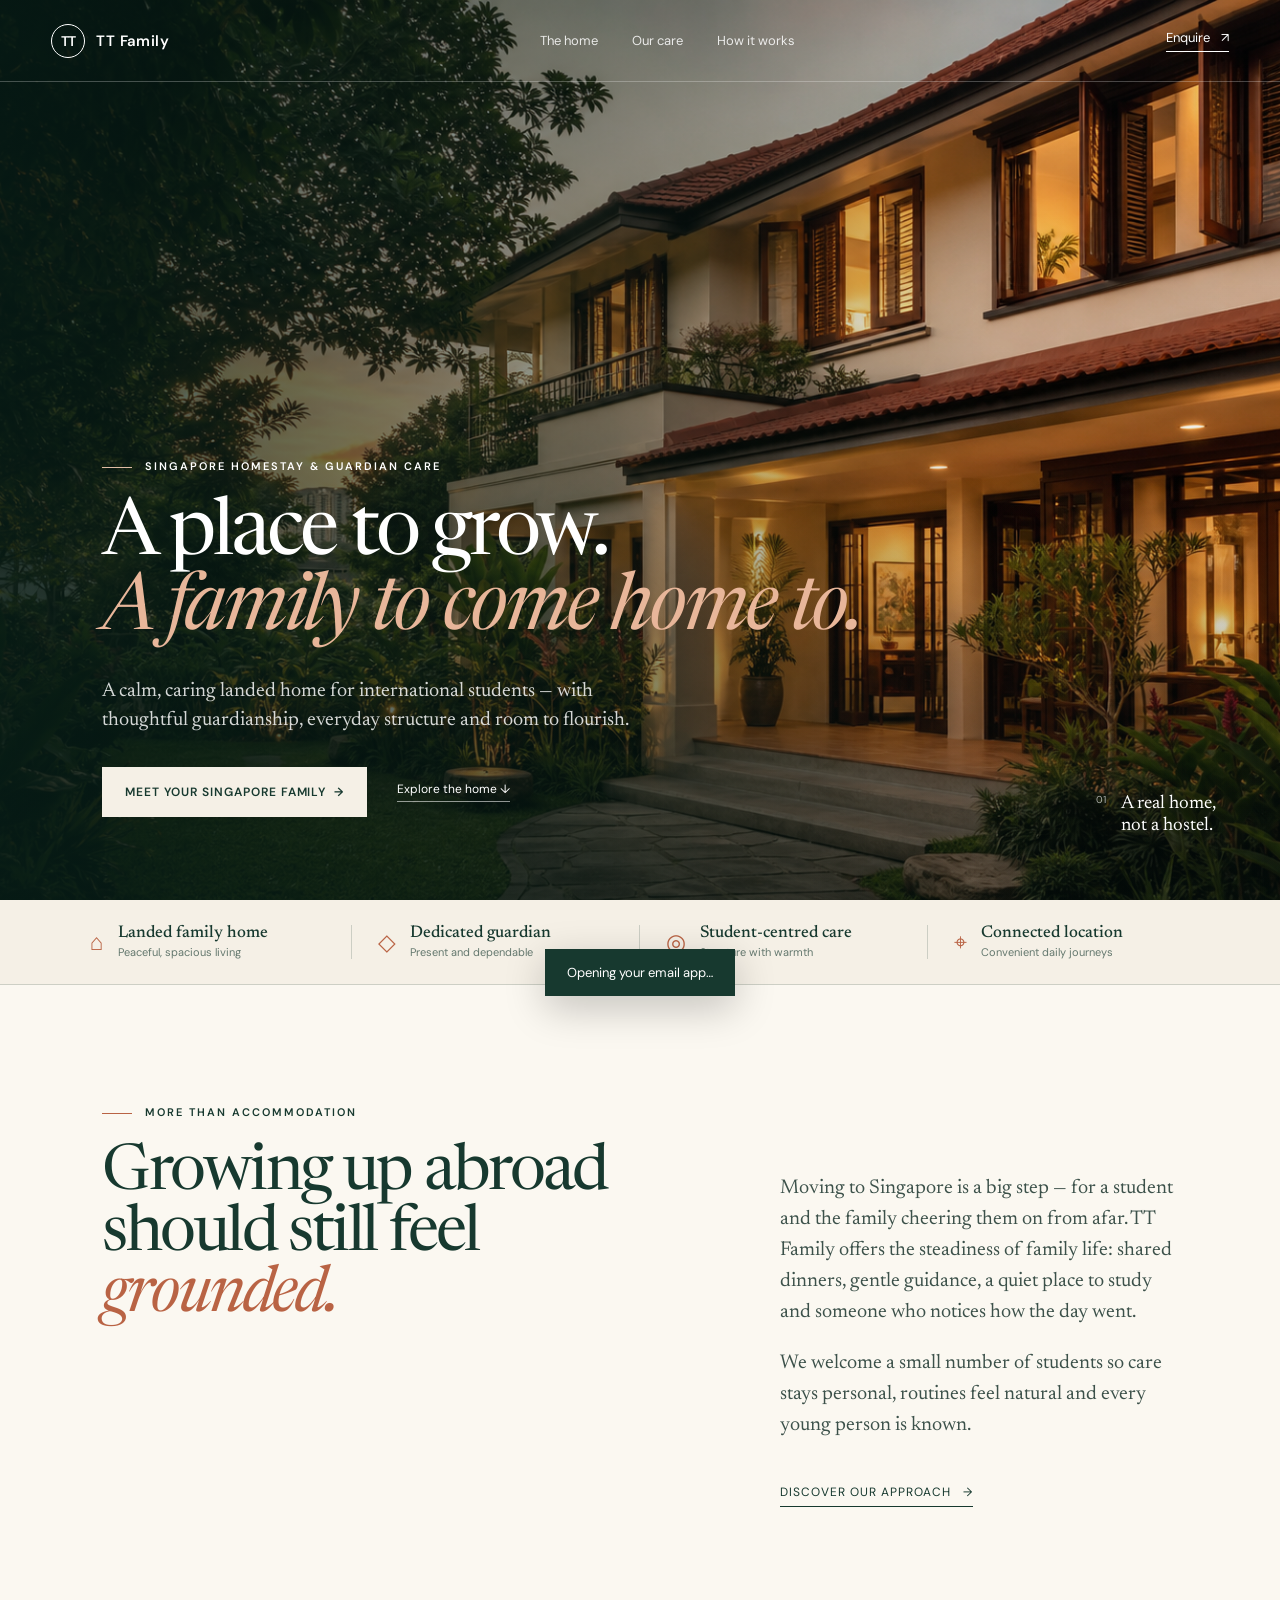
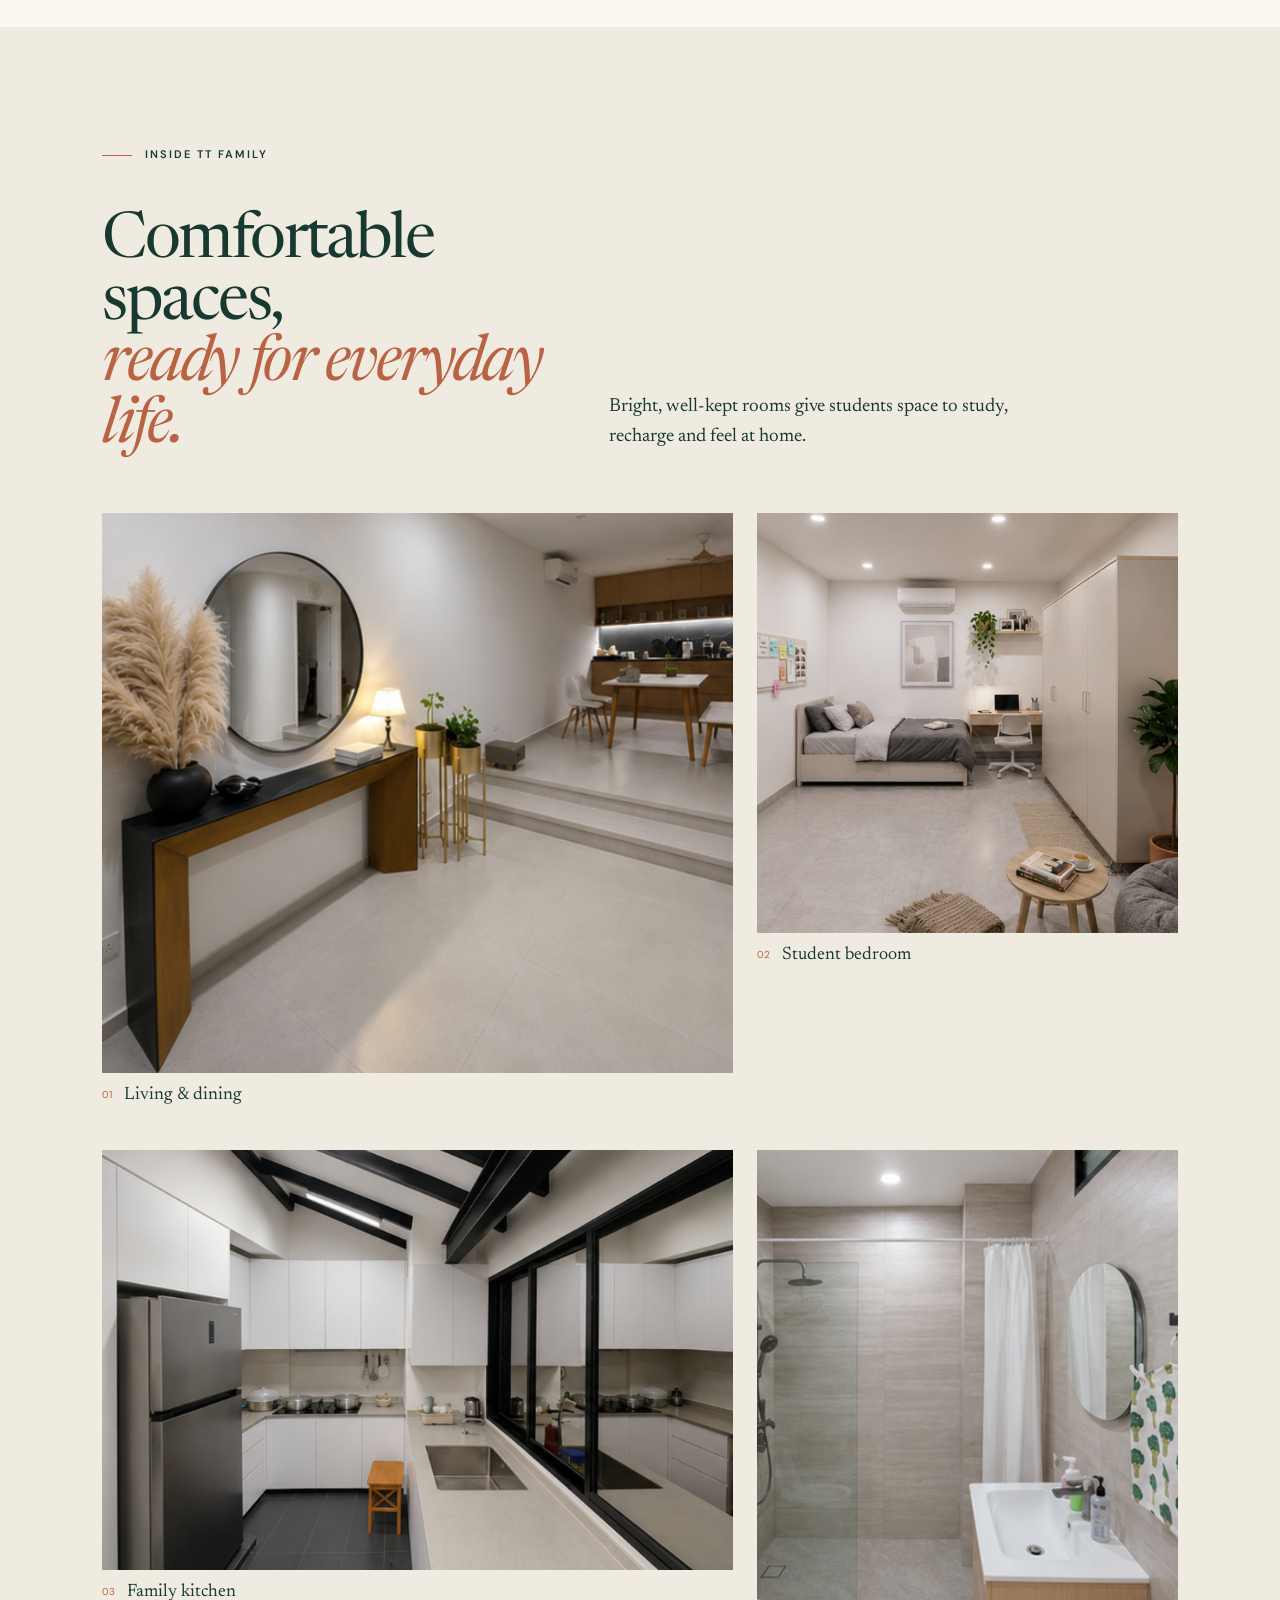
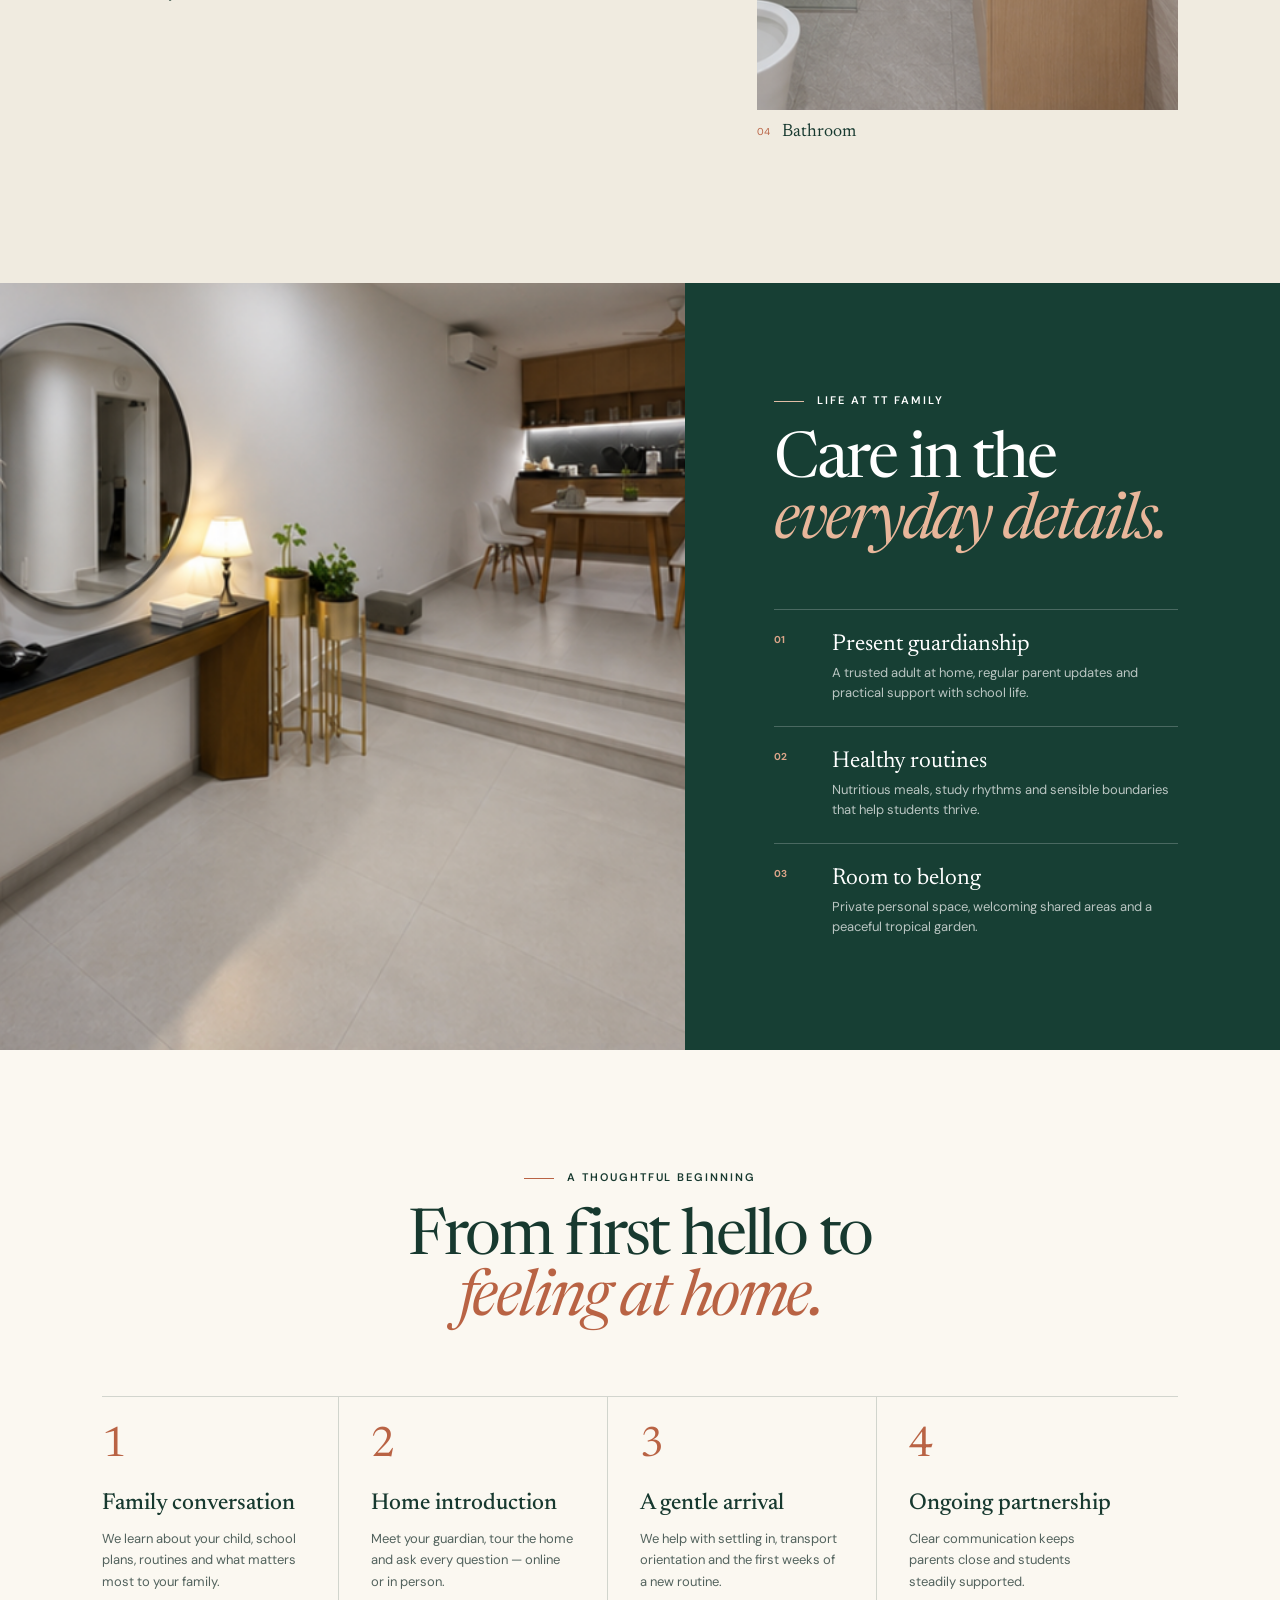
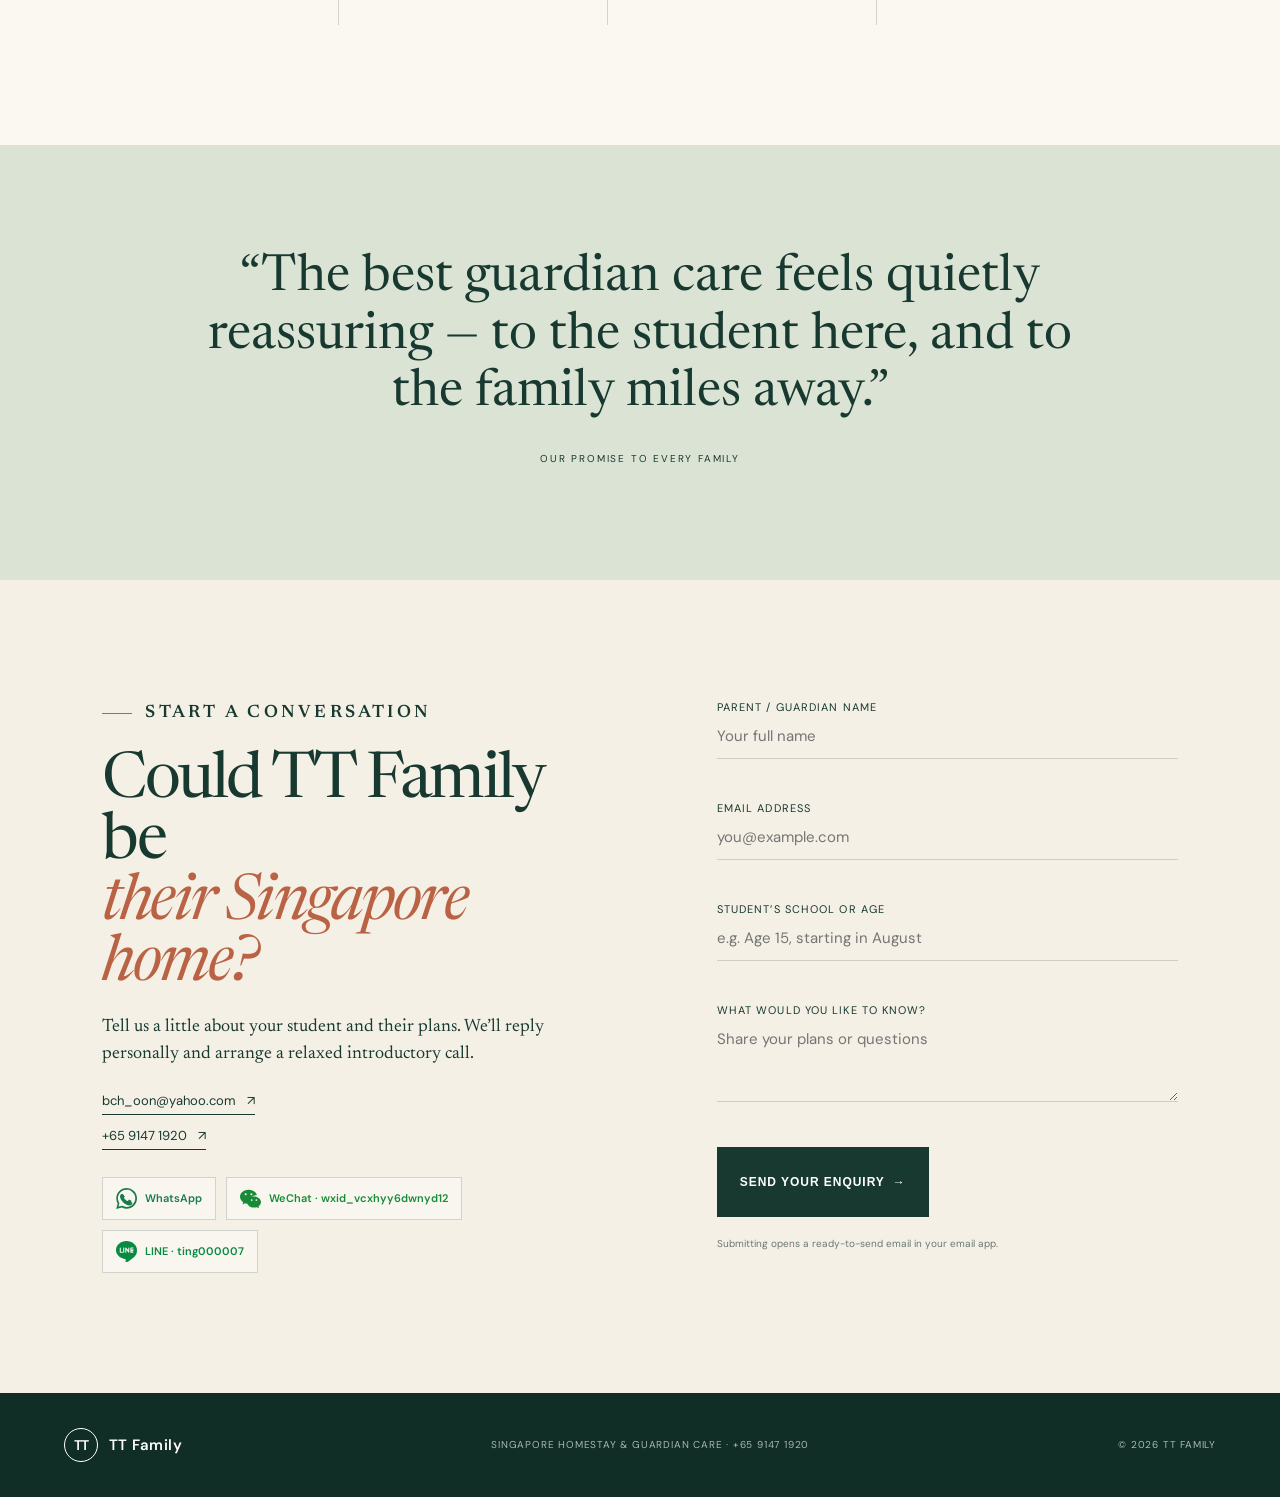
==== index.html @ e2b08f25 "Add files via upload" ====
<!doctype html>
<html lang="en">
<head>
  <meta charset="UTF-8" />
  <meta name="viewport" content="width=device-width, initial-scale=1.0" />
  <meta name="description" content="A caring Singapore homestay guardian home for international students." />
  <title>TT Family — Singapore Homestay & Guardian Care</title>
  <link rel="preconnect" href="https://fonts.googleapis.com">
  <link rel="preconnect" href="https://fonts.gstatic.com" crossorigin>
  <link href="https://fonts.googleapis.com/css2?family=DM+Sans:wght@400;500;600&family=Newsreader:opsz,wght@6..72,400;6..72,500&display=swap" rel="stylesheet">
  <link rel="stylesheet" href="styles.css" />
</head>
<body>
  <header class="nav">
    <a class="brand" href="#top" aria-label="TT Family home"><span class="brand-mark">TT</span><span>TT Family</span></a>
    <nav aria-label="Primary navigation">
      <a href="#home">The home</a><a href="#care">Our care</a><a href="#journey">How it works</a>
    </nav>
    <a class="nav-cta" href="#enquire">Enquire <span>↗</span></a>
    <button class="menu" aria-label="Open menu" aria-expanded="false"><span></span><span></span></button>
  </header>

  <main id="top">
    <section class="hero">
      <img src="assets/house-hero.png" alt="Welcoming landed home surrounded by tropical greenery at sunset" />
      <div class="hero-shade"></div>
      <div class="hero-copy reveal">
        <p class="eyebrow light">Singapore homestay & guardian care</p>
        <h1>A place to grow.<br><em>A family to come home to.</em></h1>
        <p class="hero-intro">A calm, caring landed home for international students — with thoughtful guardianship, everyday structure and room to flourish.</p>
        <div class="hero-actions"><a class="button cream" href="#enquire">Meet your Singapore family <span>→</span></a><a class="text-link" href="#home">Explore the home <span>↓</span></a></div>
      </div>
      <div class="hero-note"><span>01</span><p>A real home,<br>not a hostel.</p></div>
    </section>

    <section class="trust-strip" aria-label="Key benefits">
      <div><span class="icon">⌂</span><p><strong>Landed family home</strong><small>Peaceful, spacious living</small></p></div>
      <div><span class="icon">◇</span><p><strong>Dedicated guardian</strong><small>Present and dependable</small></p></div>
      <div><span class="icon">◎</span><p><strong>Student-centred care</strong><small>Structure with warmth</small></p></div>
      <div><span class="icon">⌖</span><p><strong>Connected location</strong><small>Convenient daily journeys</small></p></div>
    </section>

    <section class="intro section" id="home">
      <div class="intro-title reveal"><p class="eyebrow">More than accommodation</p><h2>Growing up abroad<br>should still feel <em>grounded.</em></h2></div>
      <div class="intro-body reveal"><p>Moving to Singapore is a big step — for a student and the family cheering them on from afar. TT Family offers the steadiness of family life: shared dinners, gentle guidance, a quiet place to study and someone who notices how the day went.</p><p>We welcome a small number of students so care stays personal, routines feel natural and every young person is known.</p><a class="line-link" href="#care">Discover our approach <span>→</span></a></div>
    </section>

    <section class="gallery section" id="gallery">
      <div class="gallery-head reveal"><p class="eyebrow">Inside TT Family</p><h2>Comfortable spaces,<br><em>ready for everyday life.</em></h2><p>Bright, well-kept rooms give students space to study, recharge and feel at home.</p></div>
      <div class="photo-grid">
        <figure class="photo-wide"><img src="assets/living-room.png" alt="Bright living and dining area in the TT Family home" loading="lazy"><figcaption><span>01</span>Living & dining</figcaption></figure>
        <figure><img src="assets/bedroom.png" alt="Spacious student bedroom with bed, desk and storage" loading="lazy"><figcaption><span>02</span>Student bedroom</figcaption></figure>
        <figure><img src="assets/kitchen.png" alt="Clean and fully equipped family kitchen" loading="lazy"><figcaption><span>03</span>Family kitchen</figcaption></figure>
        <figure class="photo-wide"><img src="assets/bathroom.png" alt="Clean private bathroom with shower" loading="lazy"><figcaption><span>04</span>Bathroom</figcaption></figure>
      </div>
    </section>

    <section class="care section" id="care">
      <div class="care-image"><img src="assets/living-room.png" alt="Welcoming interior of the TT Family home" /></div>
      <div class="care-copy reveal"><p class="eyebrow light">Life at TT Family</p><h2>Care in the<br><em>everyday details.</em></h2><div class="feature"><b>01</b><div><h3>Present guardianship</h3><p>A trusted adult at home, regular parent updates and practical support with school life.</p></div></div><div class="feature"><b>02</b><div><h3>Healthy routines</h3><p>Nutritious meals, study rhythms and sensible boundaries that help students thrive.</p></div></div><div class="feature"><b>03</b><div><h3>Room to belong</h3><p>Private personal space, welcoming shared areas and a peaceful tropical garden.</p></div></div></div>
    </section>

    <section class="journey section" id="journey">
      <div class="section-head reveal"><p class="eyebrow">A thoughtful beginning</p><h2>From first hello to<br><em>feeling at home.</em></h2></div>
      <div class="steps">
        <article><span>1</span><h3>Family conversation</h3><p>We learn about your child, school plans, routines and what matters most to your family.</p></article>
        <article><span>2</span><h3>Home introduction</h3><p>Meet your guardian, tour the home and ask every question — online or in person.</p></article>
        <article><span>3</span><h3>A gentle arrival</h3><p>We help with settling in, transport orientation and the first weeks of a new routine.</p></article>
        <article><span>4</span><h3>Ongoing partnership</h3><p>Clear communication keeps parents close and students steadily supported.</p></article>
      </div>
    </section>

    <section class="quote"><blockquote>“The best guardian care feels quietly reassuring — to the student here, and to the family miles away.”</blockquote><p>Our promise to every family</p></section>

    <section class="enquire section" id="enquire">
      <div><p class="eyebrow">Start a conversation</p><h2>Could TT Family be<br><em>their Singapore home?</em></h2><p>Tell us a little about your student and their plans. We’ll reply personally and arrange a relaxed introductory call.</p><div class="contact-details"><a href="mailto:bch_oon@yahoo.com">bch_oon@yahoo.com <span>↗</span></a><a href="tel:+6591471920">+65 9147 1920 <span>↗</span></a></div><div class="social-links" aria-label="Messaging options"><a class="social whatsapp" href="https://wa.me/6591471920" target="_blank" rel="noopener" aria-label="Chat with TT Family on WhatsApp"><svg viewBox="0 0 24 24" aria-hidden="true"><path d="M20.5 3.5A11.8 11.8 0 0 0 12.1 0C5.6 0 .3 5.3.3 11.8c0 2.1.5 4.1 1.6 5.9L.2 24l6.5-1.7a12 12 0 0 0 5.4 1.4h.1c6.5 0 11.8-5.3 11.8-11.8 0-3.2-1.2-6.1-3.5-8.4Zm-8.4 18.2c-1.7 0-3.4-.5-4.9-1.3l-.4-.2-3.9 1 1-3.8-.2-.4a9.9 9.9 0 1 1 18.3-5.2c0 5.5-4.4 9.9-9.9 9.9Zm5.4-7.4c-.3-.2-1.8-.9-2.1-1-.3-.1-.5-.2-.7.2s-.8 1-.9 1.2c-.2.2-.3.2-.7.1-1.7-.8-2.8-1.5-4-3.4-.3-.5.3-.5.8-1.5.1-.2 0-.4 0-.6L8 7.2c-.2-.4-.5-.4-.7-.4h-.6c-.2 0-.6.1-.9.4-.3.4-1.2 1.2-1.2 2.9s1.3 3.4 1.5 3.6c.2.2 2.5 3.8 6 5.3.8.4 1.5.6 2 .7.8.3 1.6.2 2.2.1.7-.1 1.8-.8 2.1-1.5.3-.7.3-1.4.2-1.5-.2-.2-.5-.3-1.1-.5Z"/></svg><span>WhatsApp</span></a><a class="social wechat" href="tel:+6591471920" aria-label="Call for TT Family WeChat details"><svg viewBox="0 0 24 24" aria-hidden="true"><path d="M9.8 2C4.4 2 0 5.6 0 10c0 2.5 1.4 4.7 3.7 6.2l-.9 2.7 3.2-1.6c1.2.4 2.5.7 3.8.7h.5a7 7 0 0 1-.3-2c0-4.3 4-7.8 9-7.8h.4C18.4 4.6 14.6 2 9.8 2ZM6.5 8.3a1.2 1.2 0 1 1 0-2.4 1.2 1.2 0 0 1 0 2.4Zm6.5 0a1.2 1.2 0 1 1 0-2.4 1.2 1.2 0 0 1 0 2.4ZM24 16c0-3.5-3.6-6.4-8-6.4s-8 2.9-8 6.4 3.6 6.4 8 6.4c1.1 0 2.2-.2 3.2-.5l2.6 1.3-.7-2.2c1.8-1.2 2.9-3 2.9-5Zm-10.6-1.2a1 1 0 1 1 0-2 1 1 0 0 1 0 2Zm5.3 0a1 1 0 1 1 0-2 1 1 0 0 1 0 2Z"/></svg><span>WeChat</span></a><a class="social line" href="tel:+6591471920" aria-label="Call for TT Family LINE details"><svg viewBox="0 0 24 24" aria-hidden="true"><path d="M24 10.3C24 4.6 18.6 0 12 0S0 4.6 0 10.3c0 5.1 4.3 9.4 10.1 10.2.4.1.9.3 1 .7.1.3.1.8 0 1.1l-.2 1.3c0 .4-.3 1.5 1.3.8 1.6-.7 8.8-5.2 10.8-8.9.7-1.6 1-3.2 1-5.2ZM7.3 13.4H4.9a.6.6 0 0 1-.6-.6V8a.6.6 0 1 1 1.2 0v4.2h1.8a.6.6 0 1 1 0 1.2Zm2.1-.6a.6.6 0 1 1-1.2 0V8a.6.6 0 1 1 1.2 0v4.8Zm5.8 0a.6.6 0 0 1-1 .4l-2.4-3.1v2.7a.6.6 0 1 1-1.2 0V8a.6.6 0 0 1 1-.4l2.4 3.1V8a.6.6 0 1 1 1.2 0v4.8Zm4.2-3h-1.8v.6h1.8a.6.6 0 1 1 0 1.2h-1.8v.6h1.8a.6.6 0 1 1 0 1.2H17a.6.6 0 0 1-.6-.6V8c0-.3.3-.6.6-.6h2.4a.6.6 0 1 1 0 1.2h-1.8v.6h1.8a.6.6 0 1 1 0 1.2Z"/></svg><span>LINE</span></a></div></div>
      <form id="contact-form">
        <label>Parent / guardian name<input required name="name" placeholder="Your full name"></label>
        <label>Email address<input required type="email" name="email" placeholder="you@example.com"></label>
        <label>Student’s school or age<input name="student" placeholder="e.g. Age 15, starting in August"></label>
        <label>What would you like to know?<textarea name="message" rows="3" placeholder="Share your plans or questions"></textarea></label>
        <button class="button dark" type="submit">Send your enquiry <span>→</span></button>
        <p class="form-note">Submitting opens a ready-to-send email in your email app.</p>
      </form>
    </section>
  </main>

  <footer><a class="brand" href="#top"><span class="brand-mark">TT</span><span>TT Family</span></a><p>Singapore homestay & guardian care · +65 9147 1920</p><p>© <span id="year"></span> TT Family</p></footer>
  <div class="toast" role="status">Opening your email app…</div>
  <script src="script.js"></script>
</body>
</html>
---- styles.css ----
:root{--ink:#17392f;--forest:#173f34;--sage:#dbe3d5;--cream:#f5f0e6;--paper:#fbf8f1;--rust:#b96344;--line:rgba(23,57,47,.18)}*{box-sizing:border-box}html{scroll-behavior:smooth}body{margin:0;background:var(--paper);color:var(--ink);font-family:'DM Sans',sans-serif}.nav{height:82px;padding:0 4vw;position:absolute;z-index:10;top:0;left:0;right:0;display:flex;align-items:center;justify-content:space-between;color:#fff;border-bottom:1px solid rgba(255,255,255,.25)}.brand{display:flex;align-items:center;gap:11px;color:inherit;text-decoration:none;font-size:15px;font-weight:600;letter-spacing:.03em}.brand-mark{width:34px;height:34px;border:1px solid currentColor;border-radius:50%;display:grid;place-items:center;font-family:'Newsreader',serif;font-size:20px}.nav nav{display:flex;gap:34px}.nav nav a,.nav-cta{color:inherit;text-decoration:none;font-size:13px}.nav nav a{opacity:.85}.nav-cta{border-bottom:1px solid currentColor;padding-bottom:5px}.nav-cta span,.line-link span,.button span{margin-left:8px}.menu{display:none;background:0;border:0}.hero{min-height:760px;height:100vh;position:relative;color:#fff;overflow:hidden}.hero>img{width:100%;height:100%;object-fit:cover}.hero-shade{position:absolute;inset:0;background:linear-gradient(90deg,rgba(7,30,24,.79) 0%,rgba(7,30,24,.42) 45%,rgba(7,30,24,.05) 77%),linear-gradient(0deg,rgba(7,22,18,.4),transparent 48%)}.hero-copy{position:absolute;left:8vw;top:51%;transform:translateY(-42%);max-width:780px}.eyebrow{text-transform:uppercase;letter-spacing:.18em;font-size:11px;font-weight:600;margin:0 0 25px}.eyebrow:before{content:'';display:inline-block;width:30px;height:1px;background:var(--rust);vertical-align:middle;margin-right:13px}.eyebrow.light:before{background:#e0bda6}.hero h1,.intro h2,.care h2,.section-head h2,.enquire h2{font-family:'Newsreader',serif;font-weight:400;letter-spacing:-.04em;margin:0;line-height:.95}.hero h1{font-size:clamp(55px,6.2vw,96px)}em{font-weight:400;color:#e8b69a}.hero-intro{font-family:'Newsreader',serif;font-size:20px;line-height:1.45;max-width:570px;margin:28px 0 32px;color:rgba(255,255,255,.83)}.hero-actions{display:flex;align-items:center;gap:30px}.button{border:0;text-decoration:none;display:inline-flex;align-items:center;justify-content:center;padding:17px 23px;font-size:12px;text-transform:uppercase;letter-spacing:.08em;font-weight:600;cursor:pointer}.button.cream{background:var(--cream);color:var(--ink)}.button.dark{background:var(--ink);color:#fff}.text-link{color:#fff;font-size:12px;text-decoration:none;border-bottom:1px solid rgba(255,255,255,.55);padding-bottom:4px}.hero-note{position:absolute;right:5vw;bottom:7vh;display:flex;gap:15px;align-items:flex-start}.hero-note span{font-size:10px;opacity:.65}.hero-note p{font-family:'Newsreader';font-size:19px;margin:0;line-height:1.15}.trust-strip{background:var(--cream);display:grid;grid-template-columns:repeat(4,1fr);padding:25px 5vw;border-bottom:1px solid var(--line)}.trust-strip>div{display:flex;align-items:center;gap:14px;padding:0 2vw;border-right:1px solid var(--line)}.trust-strip>div:last-child{border:0}.trust-strip .icon{font-size:23px;color:var(--rust)}.trust-strip p{margin:0}.trust-strip strong,.trust-strip small{display:block}.trust-strip strong{font-family:'Newsreader';font-size:17px;font-weight:500}.trust-strip small{font-size:11px;opacity:.65;margin-top:3px}.section{padding:120px 8vw}.intro{display:grid;grid-template-columns:1.15fr .85fr;gap:11vw}.intro h2,.section-head h2,.enquire h2{font-size:clamp(48px,5vw,73px)}.intro h2 em,.section-head h2 em,.enquire h2 em{color:var(--rust)}.intro-body{padding-top:48px;max-width:540px}.intro-body p{font-family:'Newsreader';font-size:20px;line-height:1.55;color:#3c514a}.line-link{display:inline-block;margin-top:23px;color:var(--ink);font-size:12px;text-transform:uppercase;letter-spacing:.08em;text-decoration:none;border-bottom:1px solid var(--ink);padding-bottom:6px}.care{padding:0;display:grid;grid-template-columns:1.07fr .93fr;background:var(--forest);color:#fff}.care-image{min-height:760px;overflow:hidden}.care-image img{width:100%;height:100%;object-fit:cover;object-position:70% center;transform:scale(1.04)}.care-copy{padding:110px 8vw 90px 7vw}.care h2{font-size:clamp(50px,5vw,75px);margin-bottom:55px}.feature{display:grid;grid-template-columns:40px 1fr;gap:18px;border-top:1px solid rgba(255,255,255,.22);padding:23px 0}.feature b{font-size:10px;color:#dca589}.feature h3{font-family:'Newsreader';font-size:23px;font-weight:400;margin:0 0 7px}.feature p{font-size:13px;line-height:1.55;opacity:.7;margin:0}.section-head{text-align:center}.steps{display:grid;grid-template-columns:repeat(4,1fr);margin-top:65px;border-top:1px solid var(--line)}.steps article{padding:28px 32px 20px 0;margin-right:32px;border-right:1px solid var(--line)}.steps article:last-child{border:0}.steps span{font-family:'Newsreader';font-size:42px;color:var(--rust)}.steps h3{font-family:'Newsreader';font-size:23px;font-weight:500;margin:25px 0 10px}.steps p{font-size:13px;line-height:1.65;color:#52625d}.quote{background:var(--sage);padding:105px 15vw;text-align:center}.quote blockquote{font-family:'Newsreader';font-size:clamp(32px,4vw,57px);line-height:1.12;margin:0 auto;max-width:1000px}.quote p{text-transform:uppercase;font-size:10px;letter-spacing:.18em;margin-top:30px}.enquire{display:grid;grid-template-columns:1fr 1fr;gap:12vw;background:var(--cream)}.enquire>div>p:last-child{font-family:'Newsreader';font-size:18px;line-height:1.5;max-width:510px}.enquire form{display:grid;gap:20px}.enquire label{font-size:11px;text-transform:uppercase;letter-spacing:.1em}.enquire input,.enquire textarea{width:100%;background:transparent;border:0;border-bottom:1px solid var(--line);padding:12px 0;font:15px 'DM Sans';outline:0}.enquire input:focus,.enquire textarea:focus{border-color:var(--rust)}.enquire .button{justify-self:start}.form-note{font-size:10px;color:#6b7773;margin:0}footer{padding:35px 5vw;background:#102e26;color:#fff;display:flex;align-items:center;justify-content:space-between}footer p{font-size:10px;letter-spacing:.08em;text-transform:uppercase;opacity:.65}.toast{position:fixed;bottom:24px;left:50%;transform:translate(-50%,120px);background:var(--ink);color:#fff;padding:15px 22px;font-size:13px;z-index:20;transition:.35s;box-shadow:0 12px 40px rgba(0,0,0,.22)}.toast.show{transform:translate(-50%,0)}.reveal{opacity:0;transform:translateY(22px);transition:opacity .8s ease,transform .8s ease}.reveal.visible{opacity:1;transform:translateY(0)}
@media(max-width:800px){.nav{height:70px}.nav nav,.nav-cta{display:none}.menu{display:block}.menu span{display:block;width:24px;height:1px;background:#fff;margin:6px}.hero{min-height:720px}.hero-copy{left:7vw;right:7vw;top:48%;transform:translateY(-40%)}.hero h1{font-size:50px}.hero-intro{font-size:17px}.hero-actions{align-items:flex-start;flex-direction:column;gap:18px}.hero-note{display:none}.trust-strip{grid-template-columns:1fr 1fr;gap:18px}.trust-strip>div{border:0;padding:0}.section{padding:80px 7vw}.intro,.care,.enquire{grid-template-columns:1fr}.intro{gap:20px}.intro-body{padding-top:0}.care-image{min-height:430px}.care-copy{padding:75px 7vw}.steps{grid-template-columns:1fr 1fr}.steps article{margin:0;padding:25px 25px 25px 0}.quote{padding:80px 8vw}footer{flex-direction:column;gap:14px;text-align:center}}@media(max-width:480px){.trust-strip{grid-template-columns:1fr}.trust-strip>div:nth-child(n+3){display:none}.steps{grid-template-columns:1fr}.steps article{border-right:0;border-bottom:1px solid var(--line)}.hero h1{font-size:43px}}
.enquire>div>p{font-family:'Newsreader';font-size:18px;line-height:1.5;max-width:510px}.contact-email{display:inline-block;margin-top:20px;color:var(--ink);font-size:13px;text-decoration:none;border-bottom:1px solid var(--ink);padding-bottom:5px}.contact-email span{margin-left:8px}
.brand-mark{font-size:14px;font-family:'DM Sans',sans-serif;font-weight:600;letter-spacing:-.06em}.gallery{background:#f0ebe0}.gallery-head{display:grid;grid-template-columns:1fr 1.25fr;gap:4vw;align-items:end;margin-bottom:55px}.gallery-head .eyebrow{grid-column:1/-1;margin-bottom:0}.gallery-head h2{font-family:'Newsreader',serif;font-size:clamp(48px,5vw,73px);font-weight:400;line-height:.96;letter-spacing:-.04em;margin:0}.gallery-head h2 em{color:var(--rust)}.gallery-head>p:last-child{font-family:'Newsreader',serif;font-size:19px;line-height:1.55;max-width:430px;margin:0 0 7px}.photo-grid{display:grid;grid-template-columns:1.2fr .8fr;gap:24px}.photo-grid figure{margin:0;overflow:hidden}.photo-grid img{display:block;width:100%;height:420px;object-fit:cover;transition:transform .6s ease}.photo-grid figure:hover img{transform:scale(1.02)}.photo-grid .photo-wide img{height:560px}.photo-grid figcaption{display:flex;gap:12px;align-items:center;padding:13px 0 22px;font-family:'Newsreader',serif;font-size:18px}.photo-grid figcaption span{font:10px 'DM Sans',sans-serif;color:var(--rust)}.contact-details{display:flex;flex-direction:column;align-items:flex-start;gap:12px;margin-top:24px}.contact-details a{color:var(--ink);font-size:13px;text-decoration:none;border-bottom:1px solid var(--ink);padding-bottom:5px}.contact-details span{margin-left:8px}.social-links{display:flex;flex-wrap:wrap;gap:10px;margin-top:27px}.social{display:inline-flex;align-items:center;gap:8px;padding:10px 13px;border:1px solid var(--line);color:var(--ink);text-decoration:none;font-size:11px;font-weight:600;background:rgba(255,255,255,.35);transition:.2s}.social:hover{transform:translateY(-2px);background:#fff}.social svg{width:21px;height:21px;fill:currentColor}.social.whatsapp{color:#197b4b}.social.wechat{color:#168c36}.social.line{color:#078a42}
@media(max-width:800px){.gallery-head{grid-template-columns:1fr}.gallery-head .eyebrow{grid-column:auto}.photo-grid{grid-template-columns:1fr}.photo-grid img,.photo-grid .photo-wide img{height:auto;aspect-ratio:4/3}.enquire{gap:55px}}
.social span{overflow-wrap:anywhere}
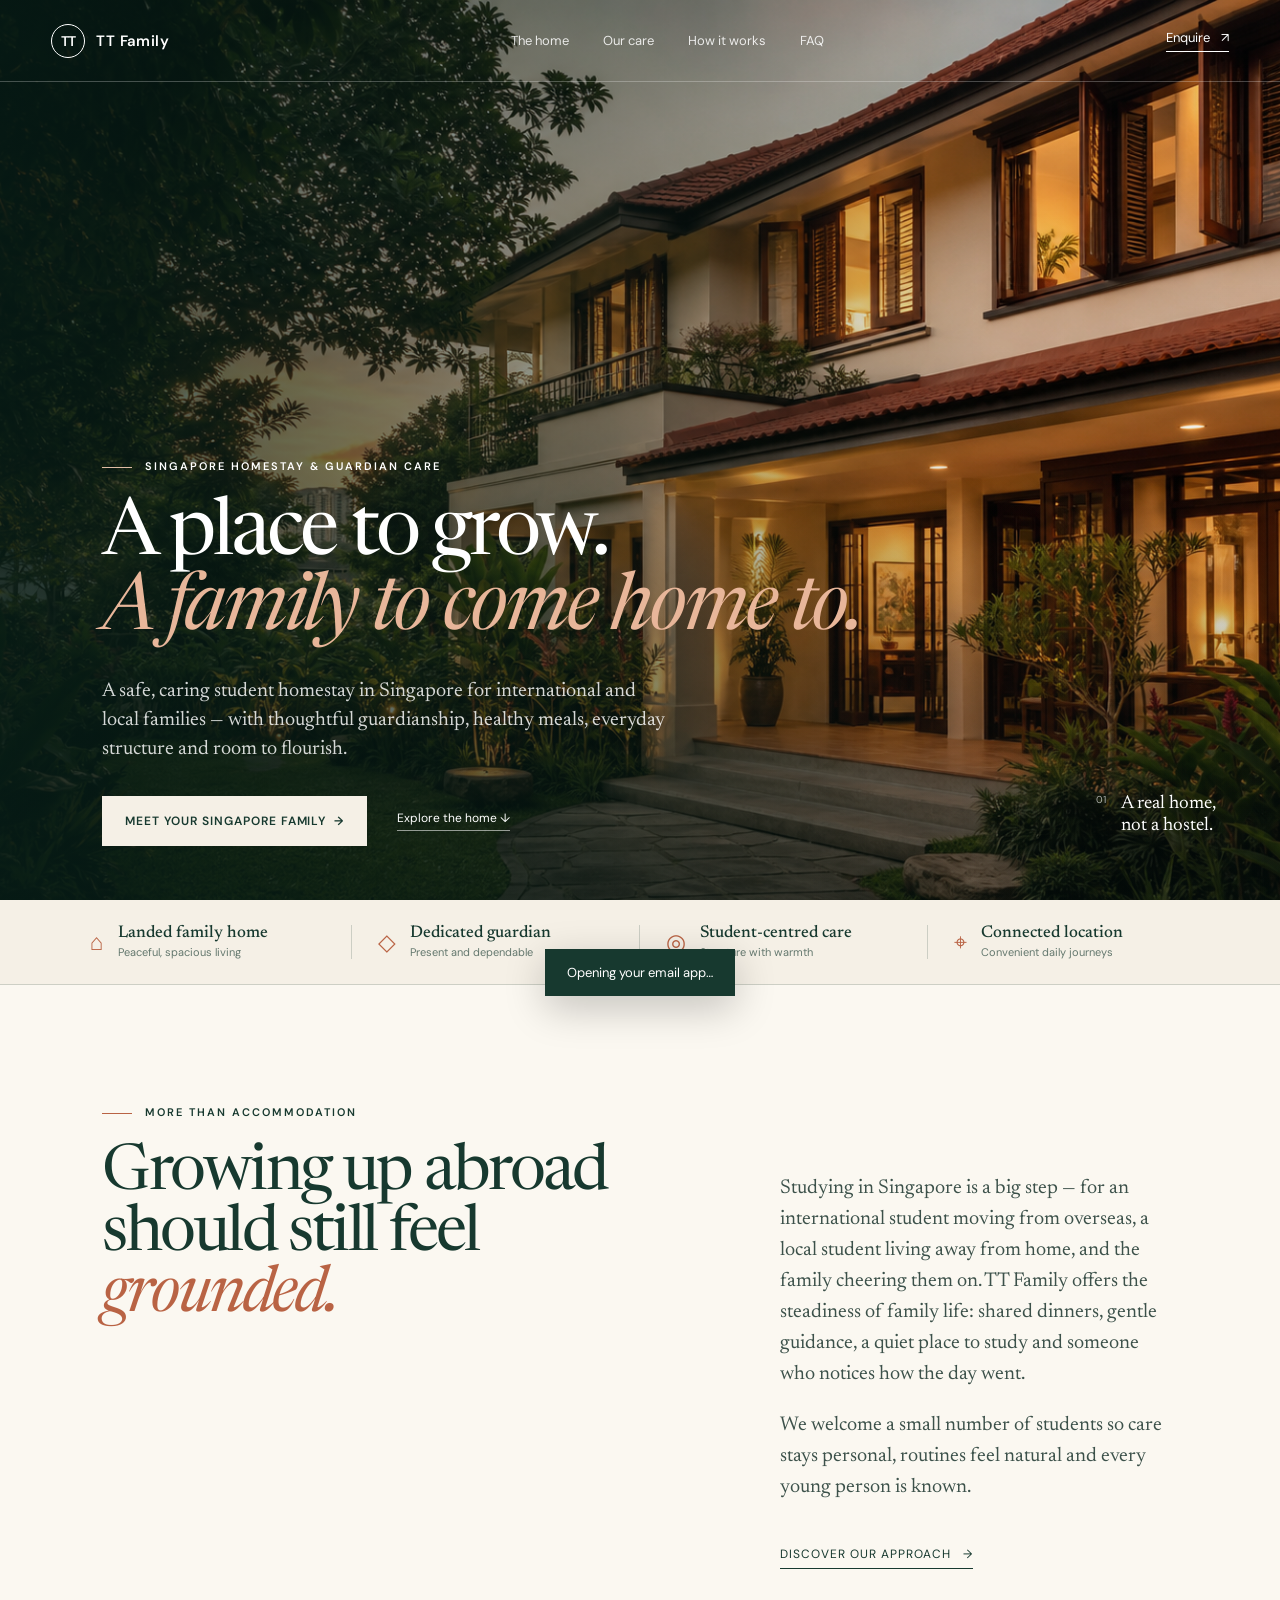
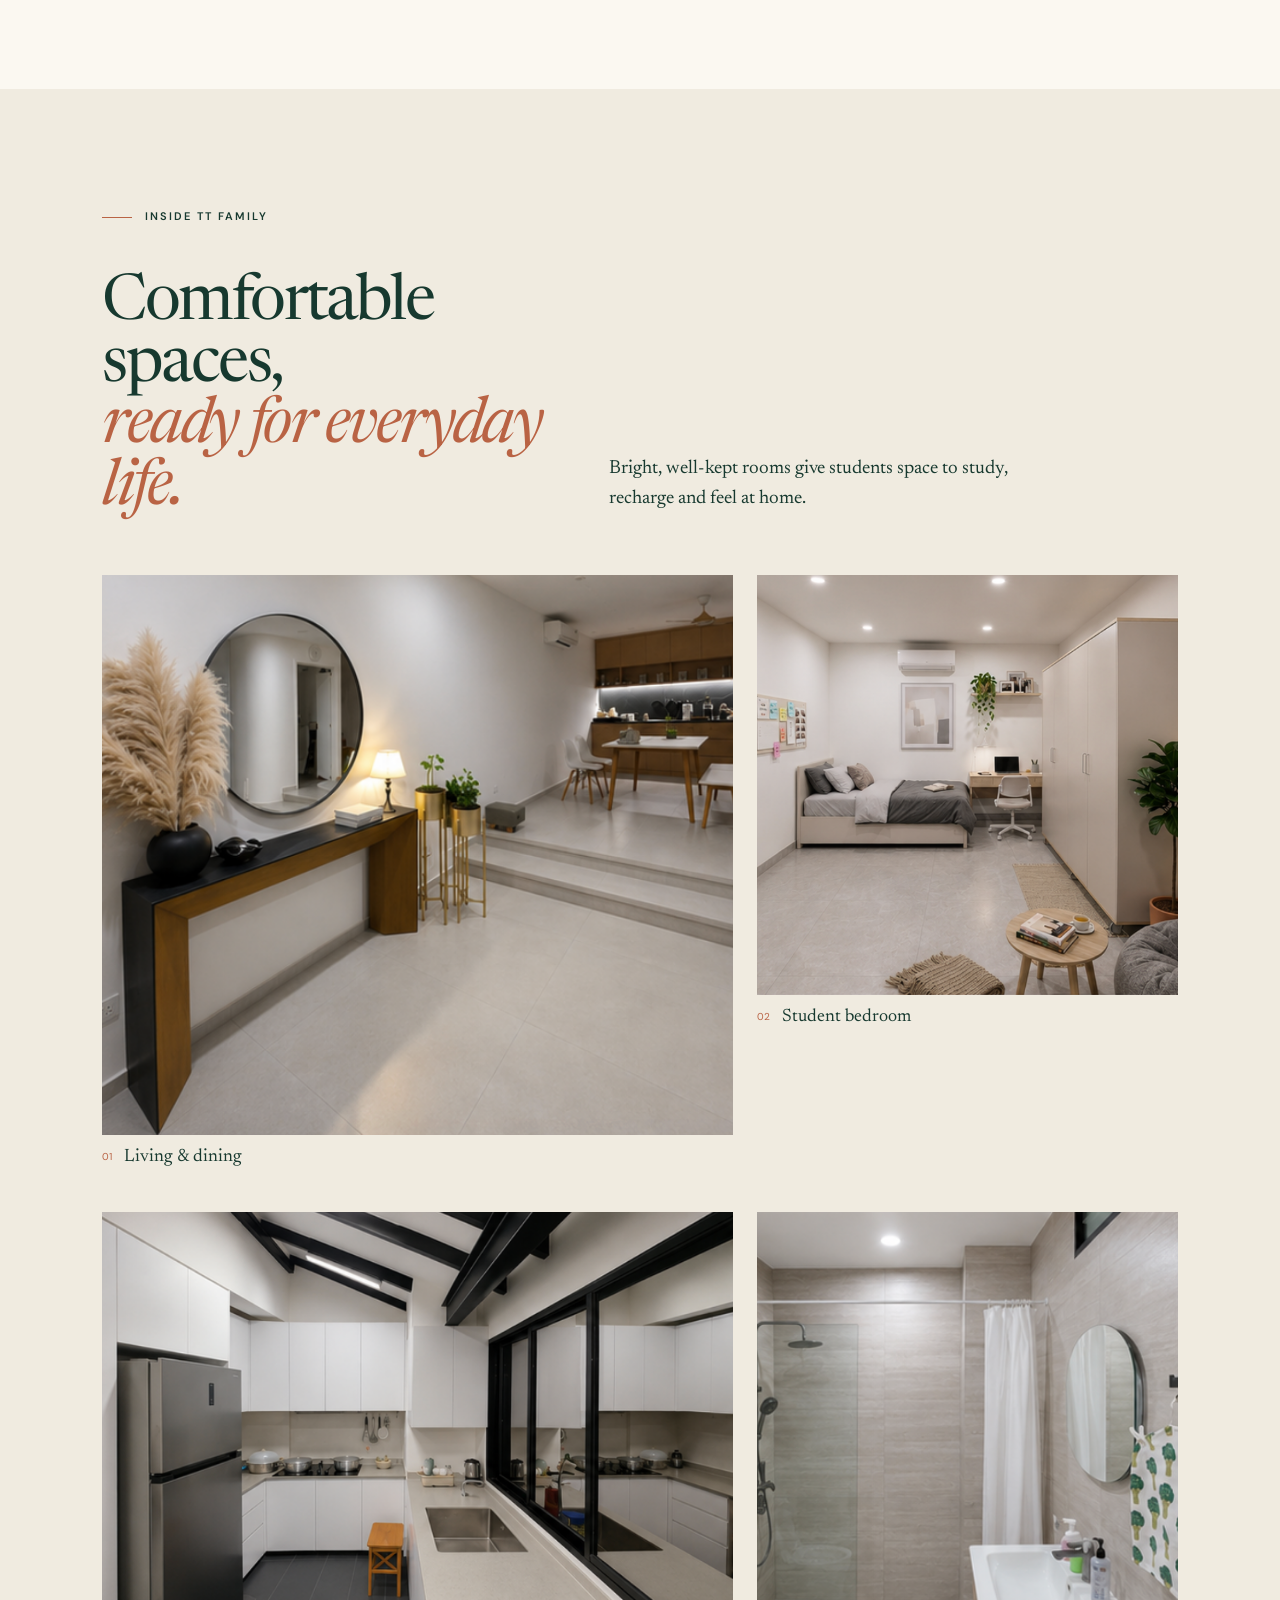
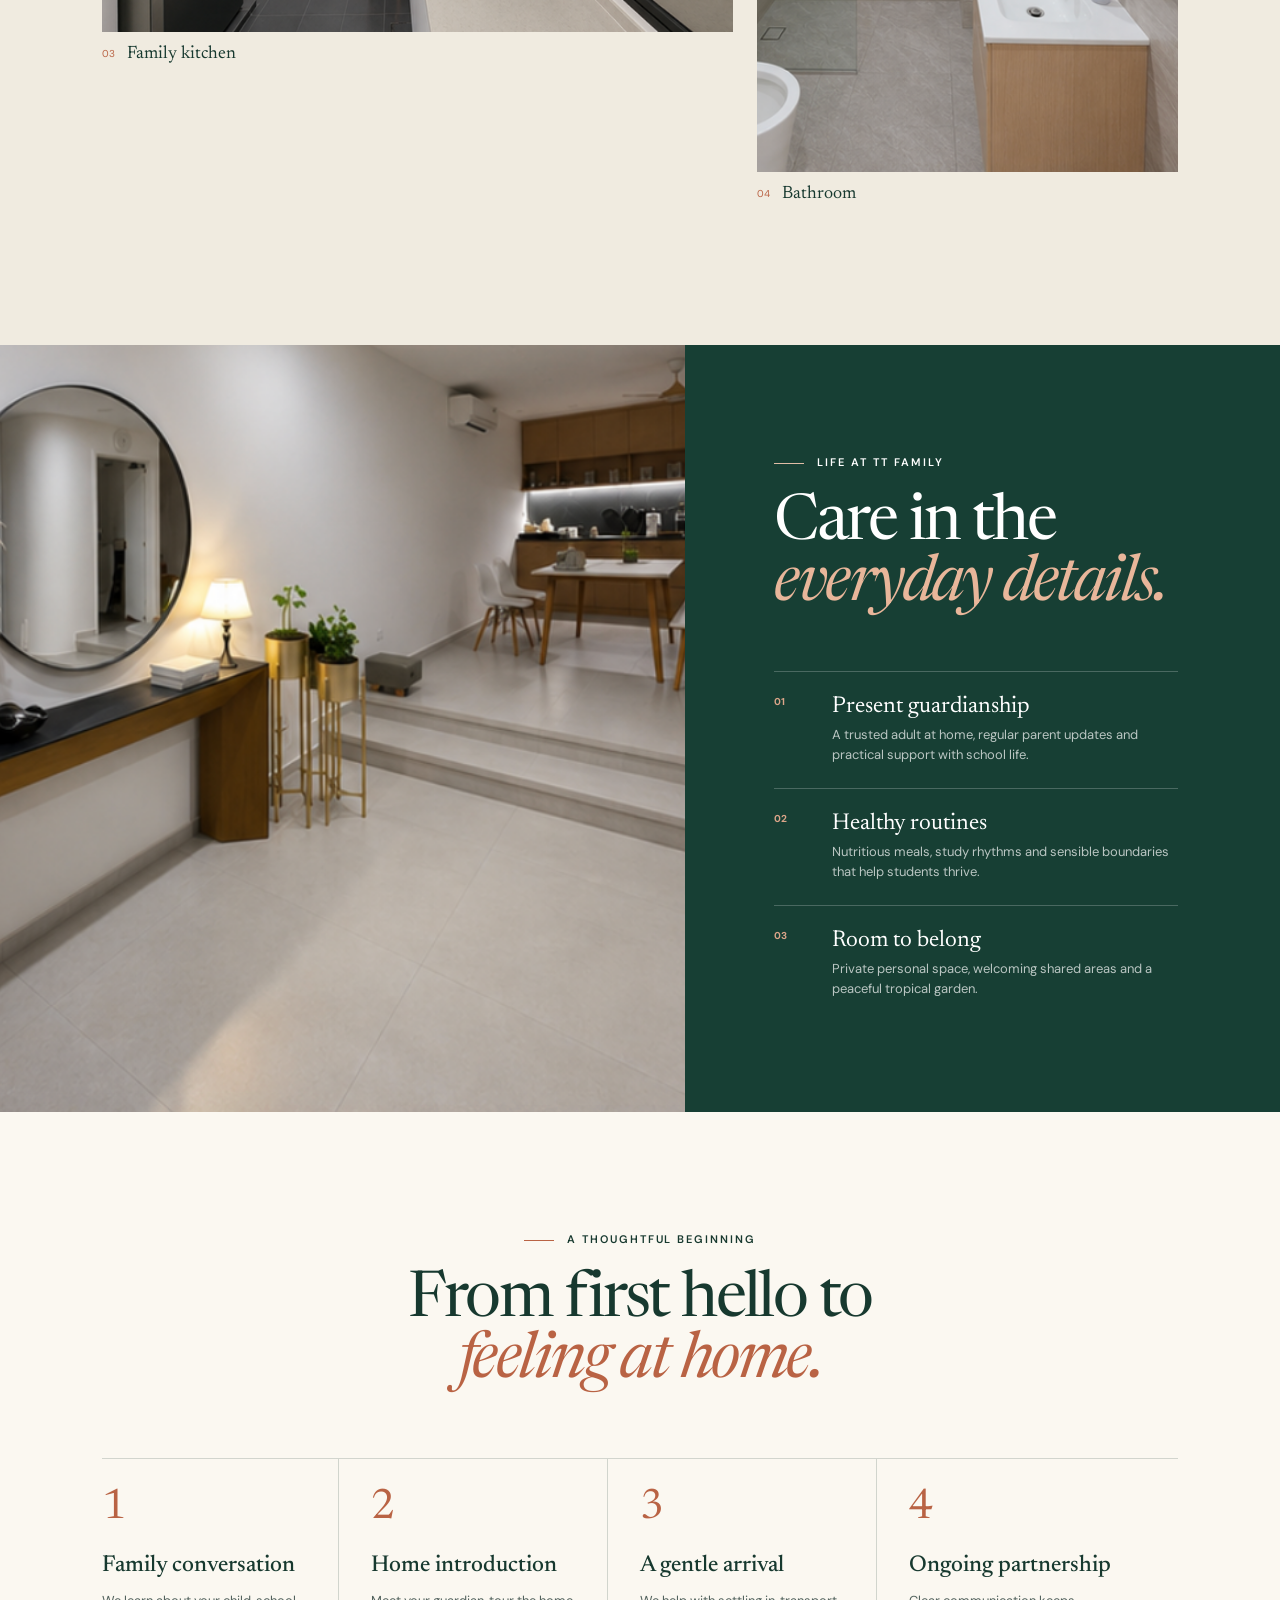
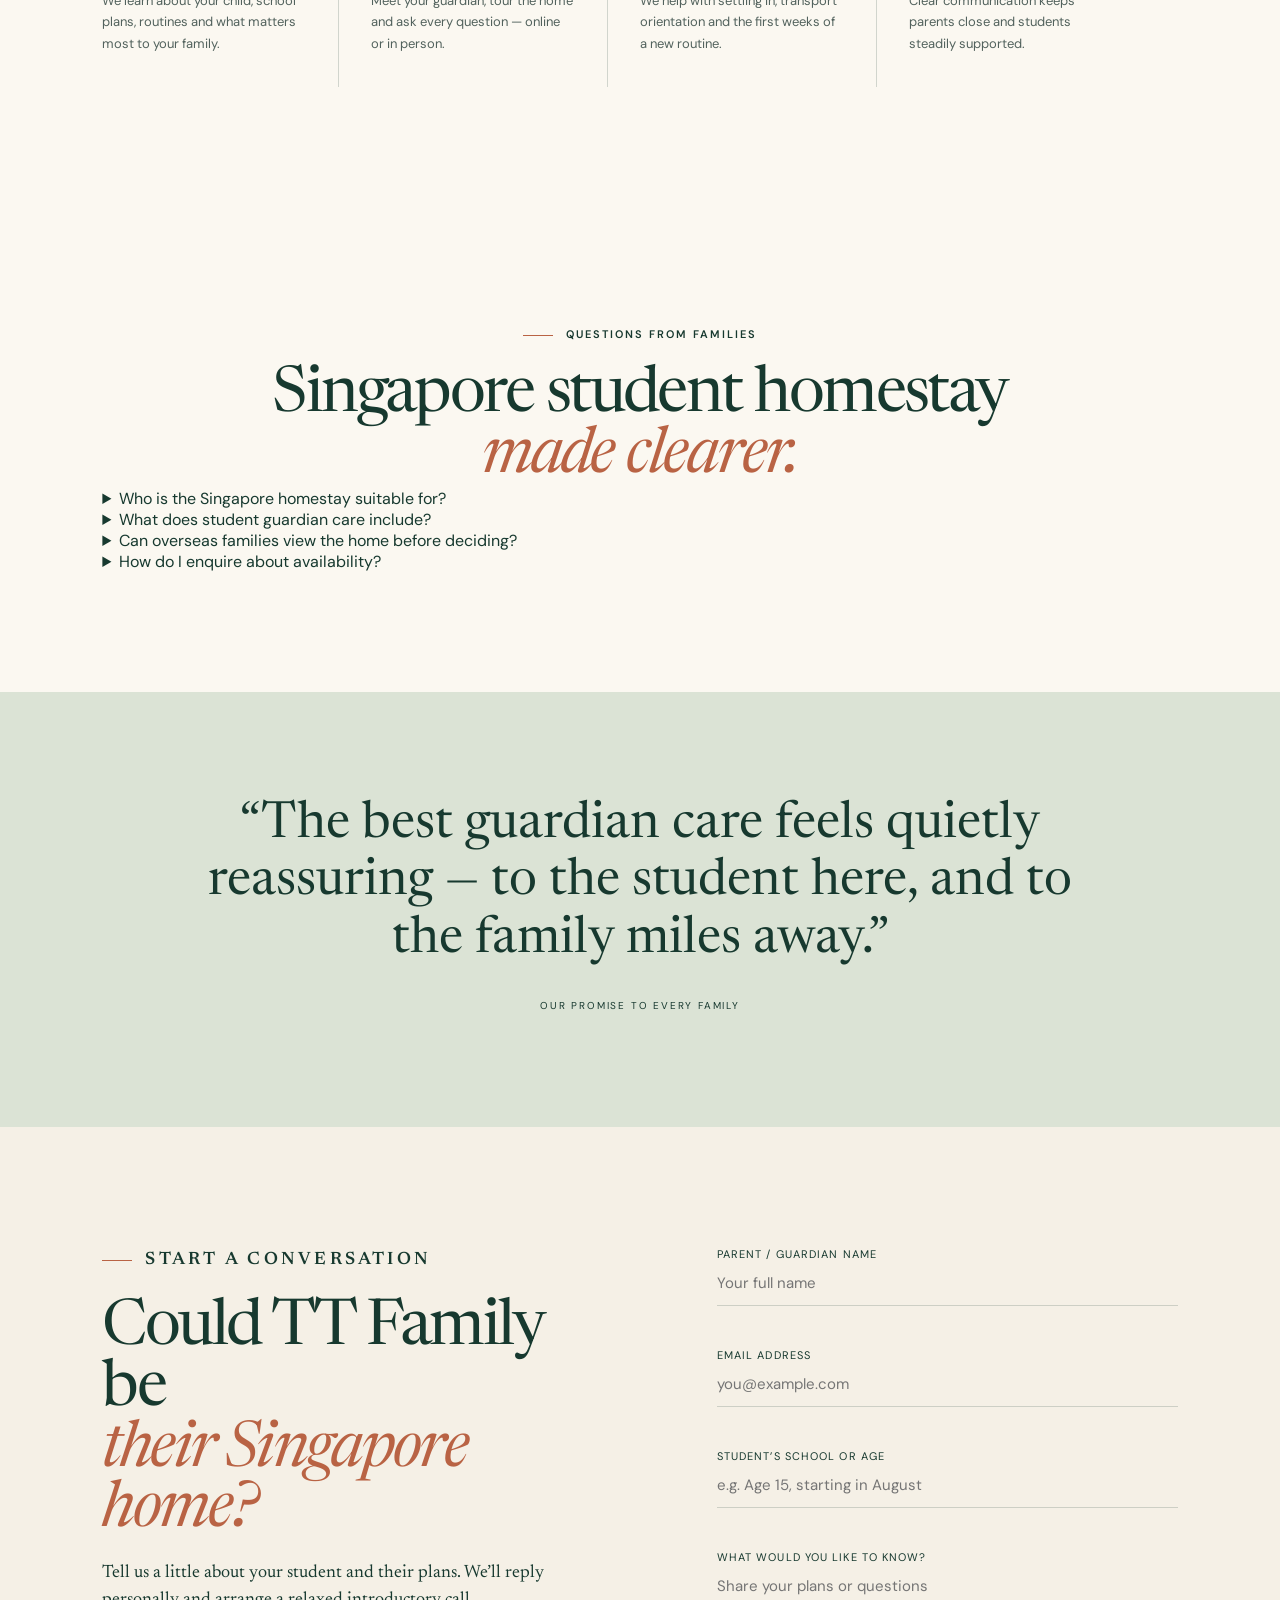
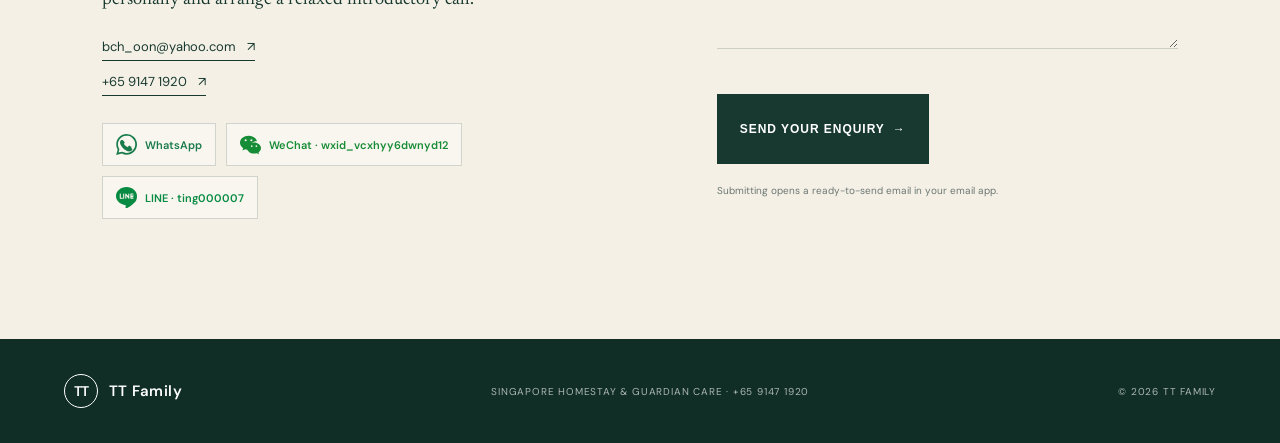
==== commit 81ac53a2: "Improve on-page SEO and structured data" ====
--- a/index.html
+++ b/index.html
@@ -3,8 +3,89 @@
 <head>
   <meta charset="UTF-8" />
   <meta name="viewport" content="width=device-width, initial-scale=1.0" />
-  <meta name="description" content="A caring Singapore homestay guardian home for international students." />
-  <title>TT Family — Singapore Homestay & Guardian Care</title>
+  <meta name="description" content="Caring student homestay and guardian services in Singapore for international and local families. A safe landed family home, meals, routines and personal support." />
+  <meta name="robots" content="index, follow, max-image-preview:large" />
+  <meta name="author" content="TT Family" />
+  <meta name="theme-color" content="#173f34" />
+  <link rel="canonical" href="https://studyhomestayinsingapore.github.io/studyhomestayinsingapore/" />
+  <link rel="alternate" hreflang="en-sg" href="https://studyhomestayinsingapore.github.io/studyhomestayinsingapore/" />
+  <link rel="alternate" hreflang="x-default" href="https://studyhomestayinsingapore.github.io/studyhomestayinsingapore/" />
+  <meta property="og:type" content="website" />
+  <meta property="og:locale" content="en_SG" />
+  <meta property="og:site_name" content="TT Family" />
+  <meta property="og:title" content="Student Homestay & Guardian in Singapore | TT Family" />
+  <meta property="og:description" content="A caring Singapore family homestay with personal guardianship, meals and everyday support for international and local students." />
+  <meta property="og:url" content="https://studyhomestayinsingapore.github.io/studyhomestayinsingapore/" />
+  <meta property="og:image" content="https://studyhomestayinsingapore.github.io/studyhomestayinsingapore/assets/house-hero.png" />
+  <meta property="og:image:alt" content="TT Family student homestay in Singapore" />
+  <meta name="twitter:card" content="summary_large_image" />
+  <meta name="twitter:title" content="Student Homestay & Guardian in Singapore | TT Family" />
+  <meta name="twitter:description" content="A safe, caring Singapore family home for international and local students." />
+  <meta name="twitter:image" content="https://studyhomestayinsingapore.github.io/studyhomestayinsingapore/assets/house-hero.png" />
+  <title>Student Homestay & Guardian in Singapore | TT Family</title>
+  <script type="application/ld+json">
+  {
+    "@context": "https://schema.org",
+    "@graph": [
+      {
+        "@type": "Organization",
+        "@id": "https://studyhomestayinsingapore.github.io/studyhomestayinsingapore/#organization",
+        "name": "TT Family",
+        "url": "https://studyhomestayinsingapore.github.io/studyhomestayinsingapore/",
+        "email": "bch_oon@yahoo.com",
+        "telephone": "+65 9147 1920",
+        "logo": "https://studyhomestayinsingapore.github.io/studyhomestayinsingapore/assets/house-hero.png",
+        "areaServed": {"@type": "Country", "name": "Singapore"},
+        "contactPoint": {
+          "@type": "ContactPoint",
+          "telephone": "+65 9147 1920",
+          "contactType": "customer enquiries",
+          "areaServed": "SG",
+          "availableLanguage": ["English", "Chinese"]
+        }
+      },
+      {
+        "@type": "Service",
+        "@id": "https://studyhomestayinsingapore.github.io/studyhomestayinsingapore/#service",
+        "name": "Student Homestay and Guardian Services in Singapore",
+        "serviceType": "Student homestay accommodation and guardianship",
+        "provider": {"@id": "https://studyhomestayinsingapore.github.io/studyhomestayinsingapore/#organization"},
+        "areaServed": {"@type": "Country", "name": "Singapore"},
+        "audience": [
+          {"@type": "Audience", "audienceType": "International students and their families"},
+          {"@type": "Audience", "audienceType": "Local students and their families"}
+        ],
+        "description": "Family-style student accommodation in Singapore with a dedicated guardian, meals, study routines and ongoing parent communication."
+      },
+      {
+        "@type": "FAQPage",
+        "@id": "https://studyhomestayinsingapore.github.io/studyhomestayinsingapore/#faq",
+        "mainEntity": [
+          {
+            "@type": "Question",
+            "name": "Who is the Singapore homestay suitable for?",
+            "acceptedAnswer": {"@type": "Answer", "text": "TT Family welcomes international and local students whose families want a caring home environment, personal guardianship and steady everyday routines while they study in Singapore."}
+          },
+          {
+            "@type": "Question",
+            "name": "What does student guardian care include?",
+            "acceptedAnswer": {"@type": "Answer", "text": "Guardian care includes a trusted adult at home, practical support with school life, healthy routines, meals, arrival guidance and regular communication with parents."}
+          },
+          {
+            "@type": "Question",
+            "name": "Can overseas families view the home before deciding?",
+            "acceptedAnswer": {"@type": "Answer", "text": "Yes. Families can arrange an online introduction and home tour, meet the guardian and ask questions before making a decision. In-person visits can also be arranged."}
+          },
+          {
+            "@type": "Question",
+            "name": "How do I enquire about availability?",
+            "acceptedAnswer": {"@type": "Answer", "text": "Send TT Family the student's age, school, expected arrival date and intended length of stay by email, WhatsApp, WeChat or LINE. The family will reply personally to discuss fit and availability."}
+          }
+        ]
+      }
+    ]
+  }
+  </script>
   <link rel="preconnect" href="https://fonts.googleapis.com">
   <link rel="preconnect" href="https://fonts.gstatic.com" crossorigin>
   <link href="https://fonts.googleapis.com/css2?family=DM+Sans:wght@400;500;600&family=Newsreader:opsz,wght@6..72,400;6..72,500&display=swap" rel="stylesheet">
@@ -14,7 +95,7 @@
   <header class="nav">
     <a class="brand" href="#top" aria-label="TT Family home"><span class="brand-mark">TT</span><span>TT Family</span></a>
     <nav aria-label="Primary navigation">
-      <a href="#home">The home</a><a href="#care">Our care</a><a href="#journey">How it works</a>
+      <a href="#home">The home</a><a href="#care">Our care</a><a href="#journey">How it works</a><a href="#faq">FAQ</a>
     </nav>
     <a class="nav-cta" href="#enquire">Enquire <span>↗</span></a>
     <button class="menu" aria-label="Open menu" aria-expanded="false"><span></span><span></span></button>
@@ -27,7 +108,7 @@
       <div class="hero-copy reveal">
         <p class="eyebrow light">Singapore homestay & guardian care</p>
         <h1>A place to grow.<br><em>A family to come home to.</em></h1>
-        <p class="hero-intro">A calm, caring landed home for international students — with thoughtful guardianship, everyday structure and room to flourish.</p>
+        <p class="hero-intro">A safe, caring student homestay in Singapore for international and local families — with thoughtful guardianship, healthy meals, everyday structure and room to flourish.</p>
         <div class="hero-actions"><a class="button cream" href="#enquire">Meet your Singapore family <span>→</span></a><a class="text-link" href="#home">Explore the home <span>↓</span></a></div>
       </div>
       <div class="hero-note"><span>01</span><p>A real home,<br>not a hostel.</p></div>
@@ -42,7 +123,7 @@
 
     <section class="intro section" id="home">
       <div class="intro-title reveal"><p class="eyebrow">More than accommodation</p><h2>Growing up abroad<br>should still feel <em>grounded.</em></h2></div>
-      <div class="intro-body reveal"><p>Moving to Singapore is a big step — for a student and the family cheering them on from afar. TT Family offers the steadiness of family life: shared dinners, gentle guidance, a quiet place to study and someone who notices how the day went.</p><p>We welcome a small number of students so care stays personal, routines feel natural and every young person is known.</p><a class="line-link" href="#care">Discover our approach <span>→</span></a></div>
+      <div class="intro-body reveal"><p>Studying in Singapore is a big step — for an international student moving from overseas, a local student living away from home, and the family cheering them on. TT Family offers the steadiness of family life: shared dinners, gentle guidance, a quiet place to study and someone who notices how the day went.</p><p>We welcome a small number of students so care stays personal, routines feel natural and every young person is known.</p><a class="line-link" href="#care">Discover our approach <span>→</span></a></div>
     </section>
 
     <section class="gallery section" id="gallery">
@@ -70,6 +151,17 @@
       </div>
     </section>
 
+
+    <section class="faq section" id="faq">
+      <div class="section-head reveal"><p class="eyebrow">Questions from families</p><h2>Singapore student homestay<br><em>made clearer.</em></h2></div>
+      <div class="faq-list">
+        <details><summary>Who is the Singapore homestay suitable for?</summary><p>TT Family welcomes international and local students whose families want a caring home environment, personal guardianship and steady everyday routines while they study in Singapore.</p></details>
+        <details><summary>What does student guardian care include?</summary><p>Guardian care includes a trusted adult at home, practical support with school life, healthy routines, meals, arrival guidance and regular communication with parents.</p></details>
+        <details><summary>Can overseas families view the home before deciding?</summary><p>Yes. Families can arrange an online introduction and home tour, meet the guardian and ask questions before making a decision. In-person visits can also be arranged.</p></details>
+        <details><summary>How do I enquire about availability?</summary><p>Send us the student’s age, school, expected arrival date and intended length of stay by email, WhatsApp, WeChat or LINE. We will reply personally to discuss fit and availability.</p></details>
+      </div>
+    </section>
+
     <section class="quote"><blockquote>“The best guardian care feels quietly reassuring — to the student here, and to the family miles away.”</blockquote><p>Our promise to every family</p></section>
 
     <section class="enquire section" id="enquire">
@@ -87,6 +179,6 @@
 
   <footer><a class="brand" href="#top"><span class="brand-mark">TT</span><span>TT Family</span></a><p>Singapore homestay & guardian care · +65 9147 1920</p><p>© <span id="year"></span> TT Family</p></footer>
   <div class="toast" role="status">Opening your email app…</div>
-  <script src="script.js"></script>
+  <script src="script.js" defer></script>
 </body>
 </html>
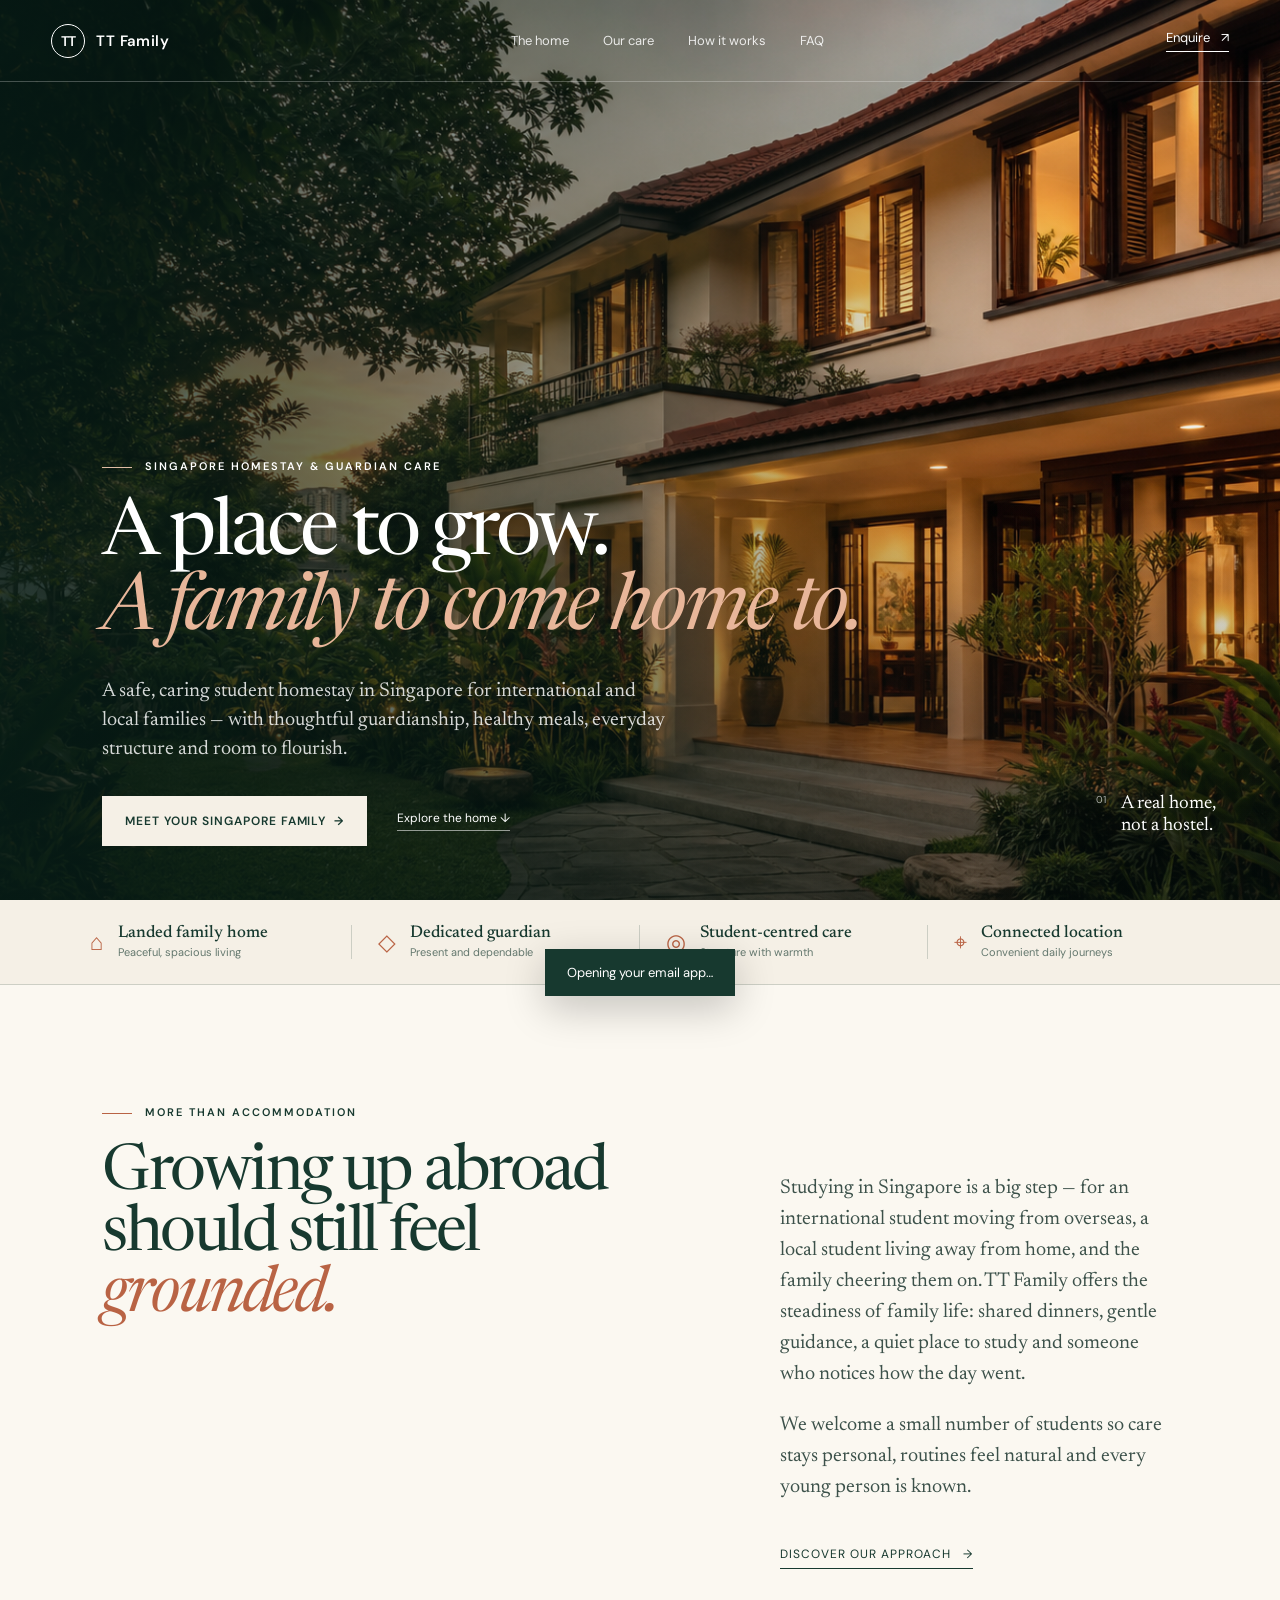
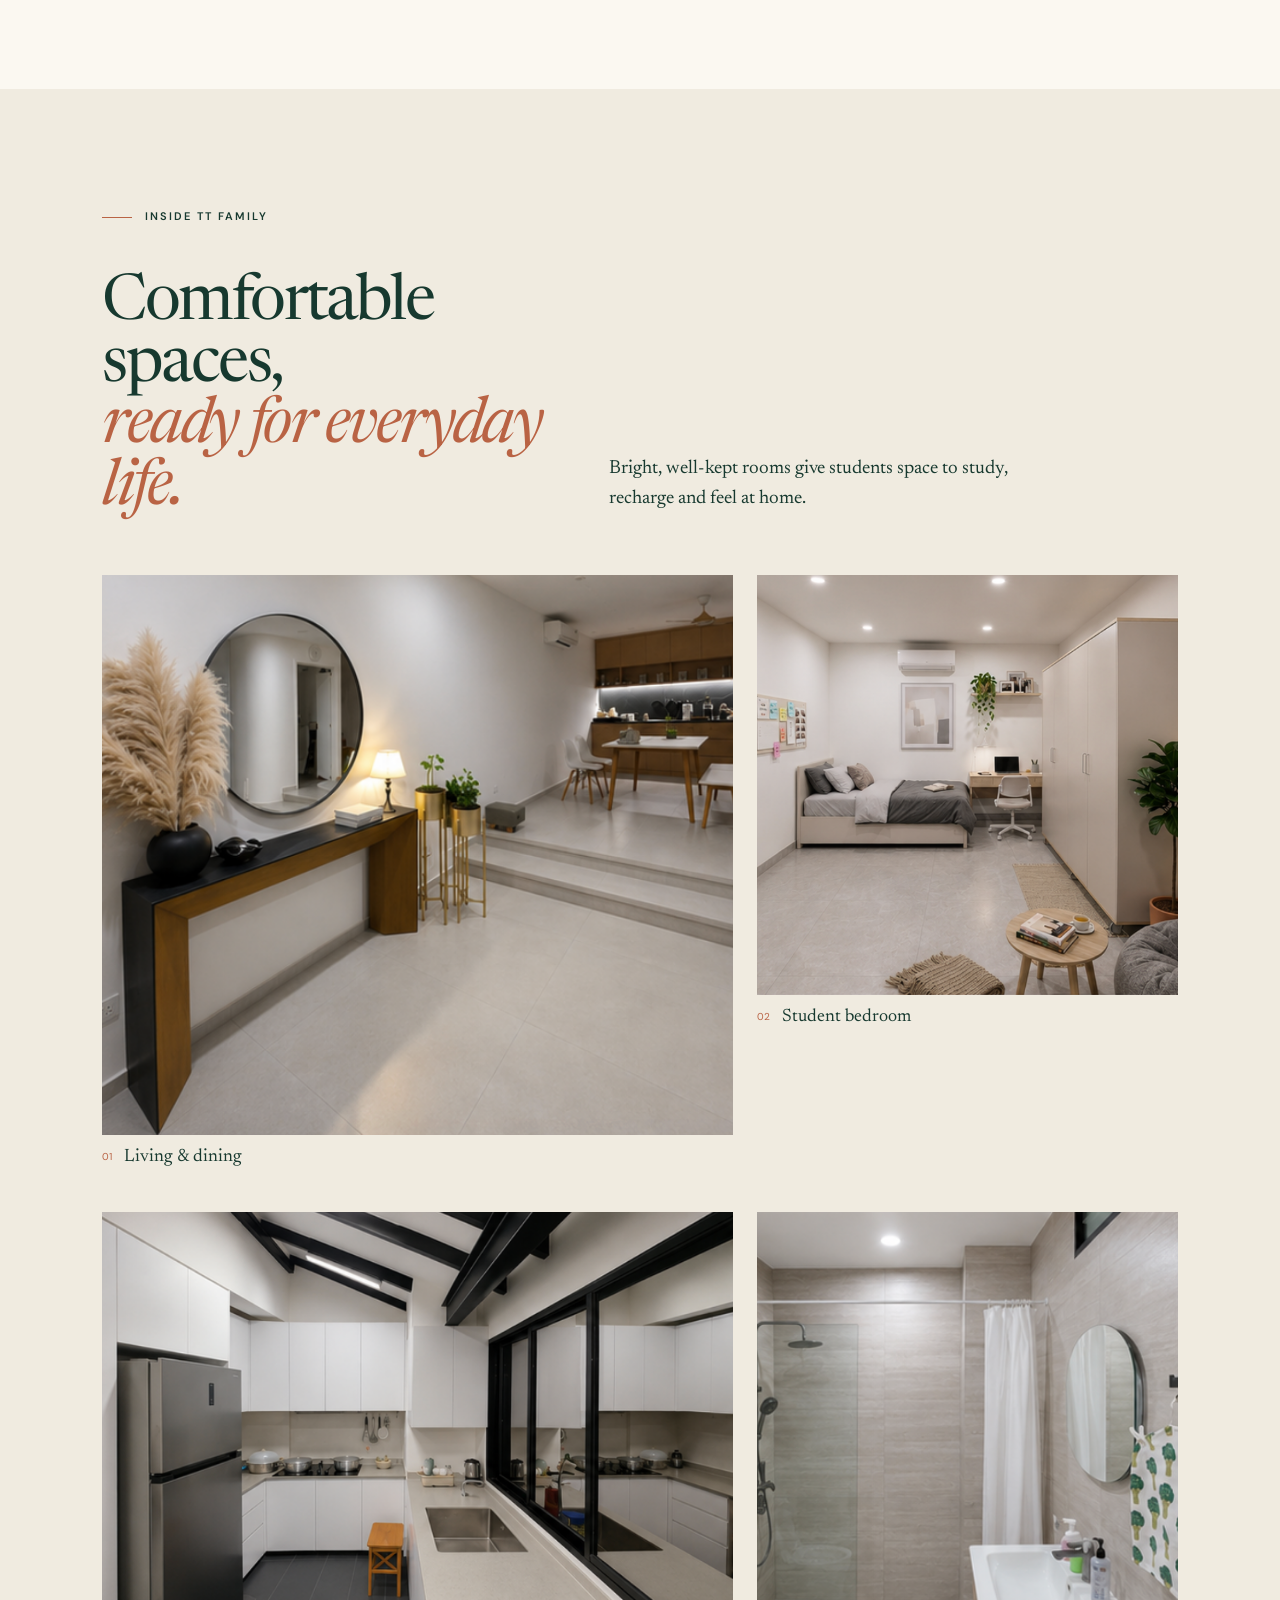
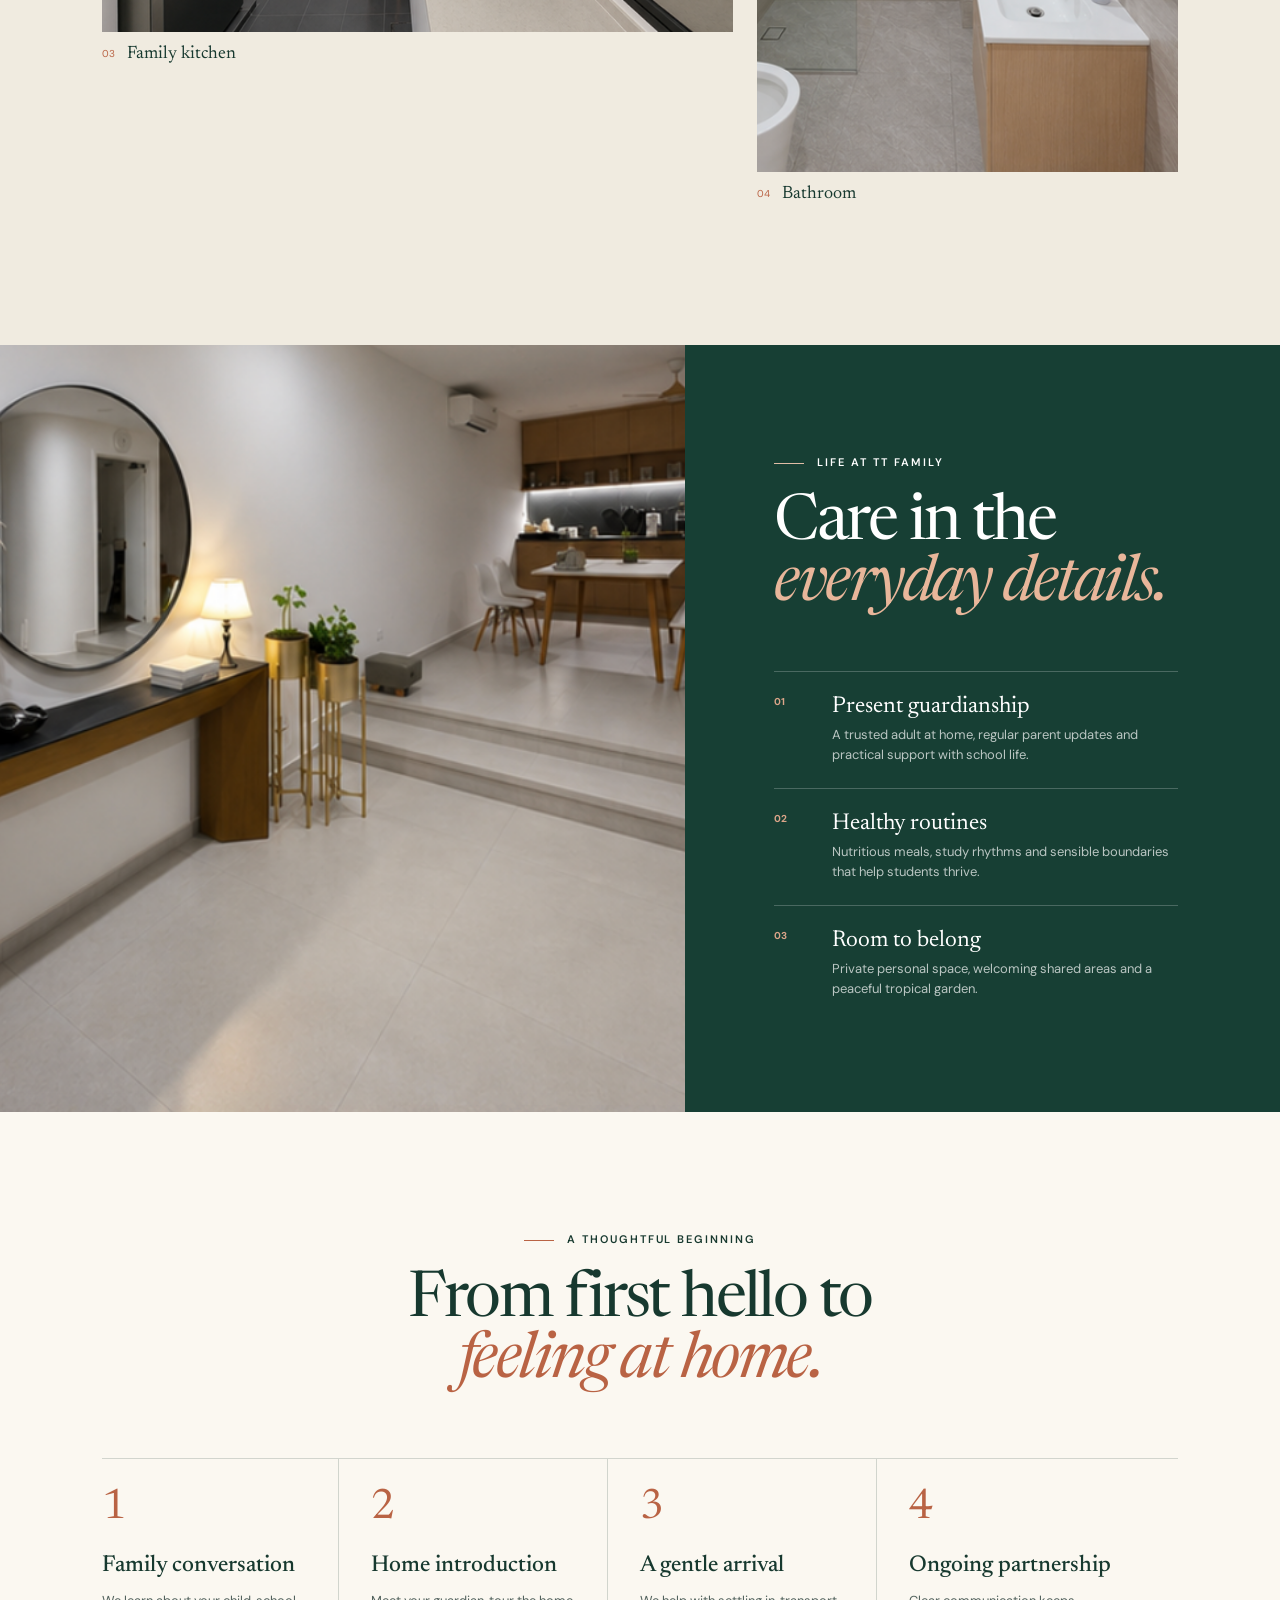
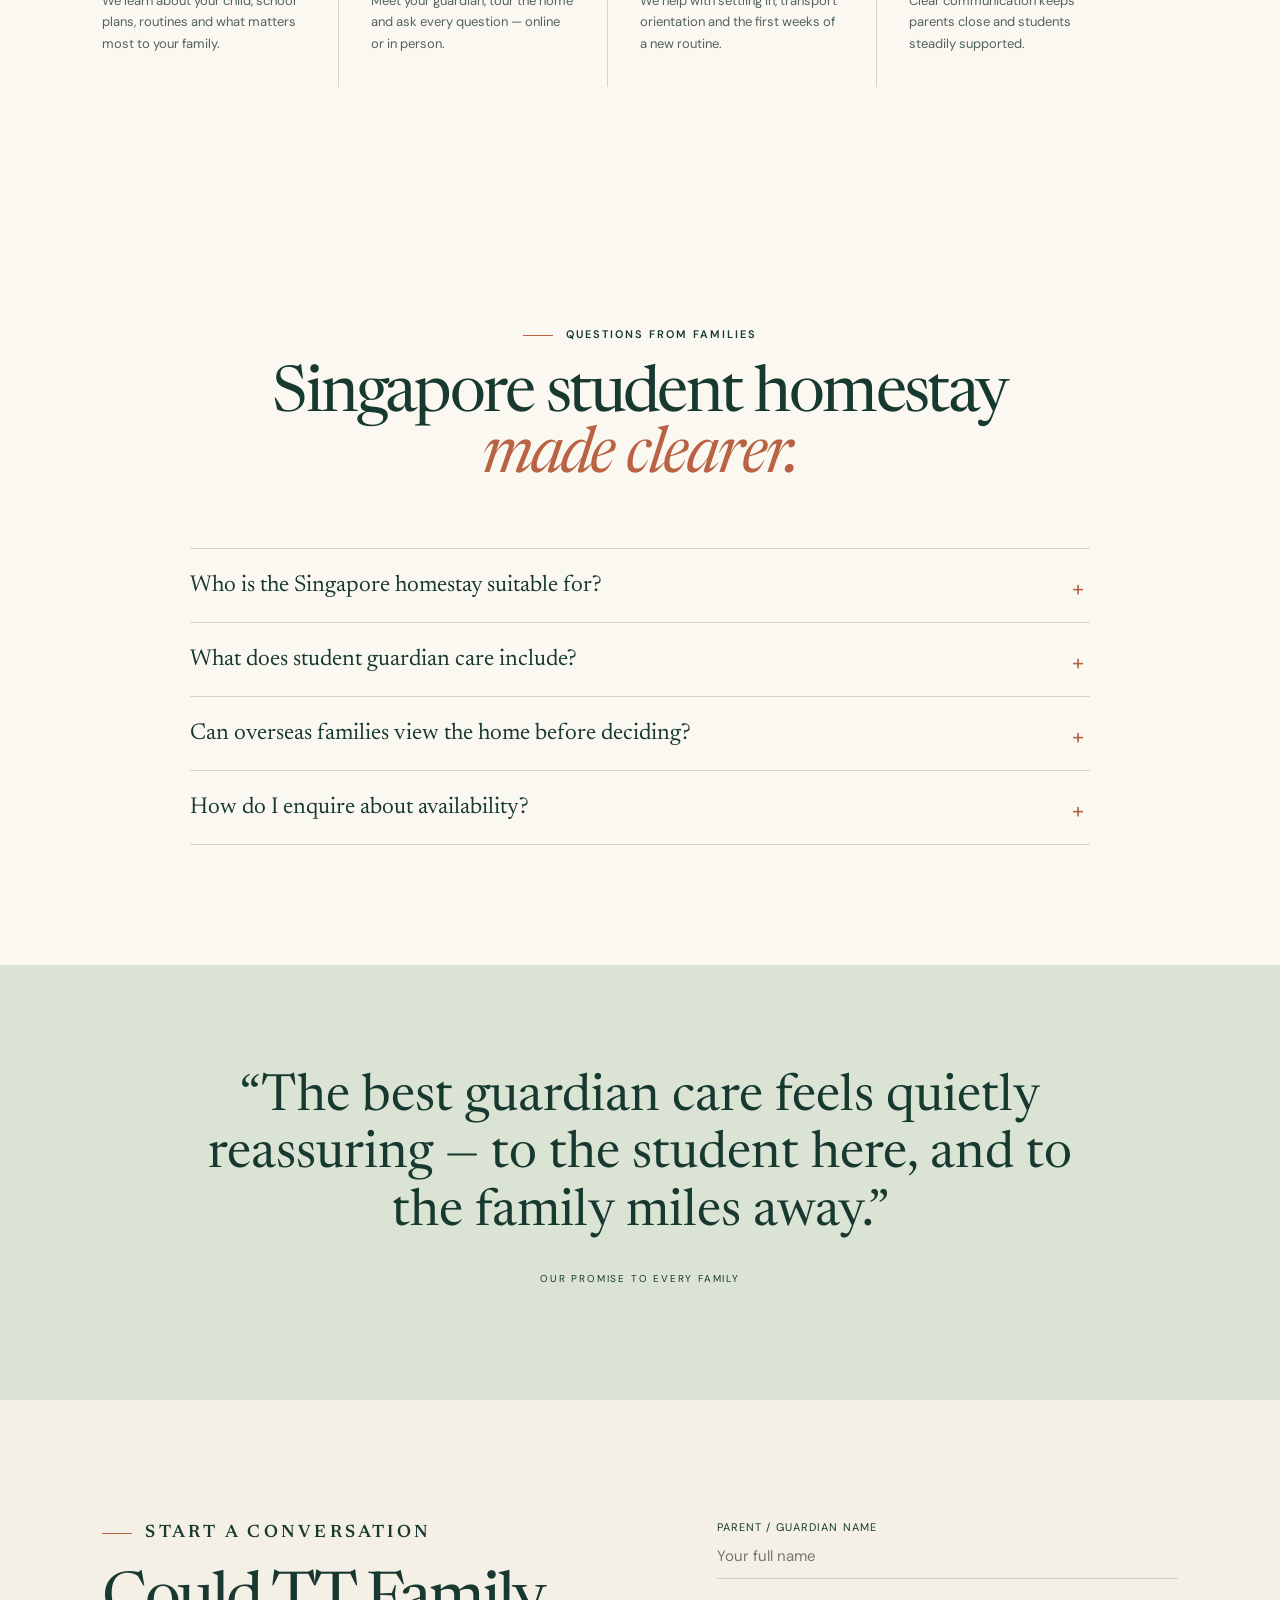
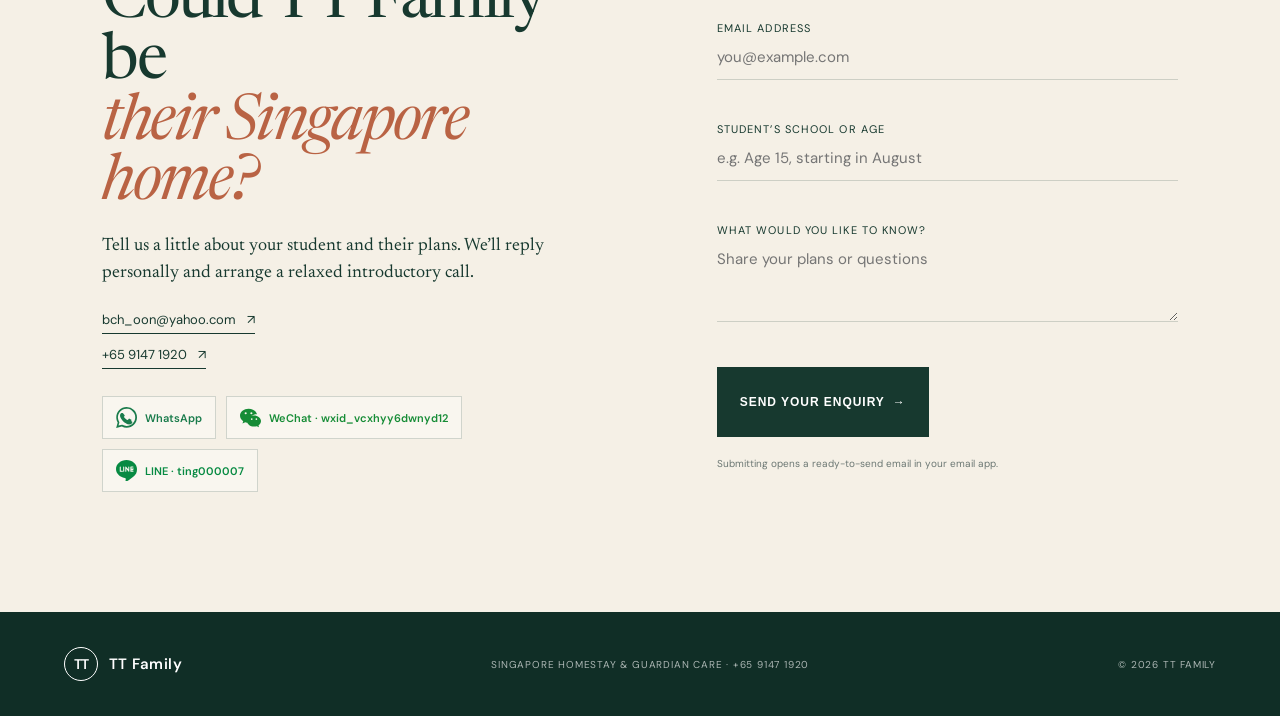
==== commit 179a76bc: "Add Google Search Console verification" ====
--- a/index.html
+++ b/index.html
@@ -3,6 +3,7 @@
 <head>
   <meta charset="UTF-8" />
   <meta name="viewport" content="width=device-width, initial-scale=1.0" />
+  <meta name="google-site-verification" content="r5wJz2FnbGkno2o5FV2XASsW_kNf0IO09KiLh550-c4" />
   <meta name="description" content="Caring student homestay and guardian services in Singapore for international and local families. A safe landed family home, meals, routines and personal support." />
   <meta name="robots" content="index, follow, max-image-preview:large" />
   <meta name="author" content="TT Family" />
--- a/styles.css
+++ b/styles.css
@@ -4,3 +4,5 @@
 .brand-mark{font-size:14px;font-family:'DM Sans',sans-serif;font-weight:600;letter-spacing:-.06em}.gallery{background:#f0ebe0}.gallery-head{display:grid;grid-template-columns:1fr 1.25fr;gap:4vw;align-items:end;margin-bottom:55px}.gallery-head .eyebrow{grid-column:1/-1;margin-bottom:0}.gallery-head h2{font-family:'Newsreader',serif;font-size:clamp(48px,5vw,73px);font-weight:400;line-height:.96;letter-spacing:-.04em;margin:0}.gallery-head h2 em{color:var(--rust)}.gallery-head>p:last-child{font-family:'Newsreader',serif;font-size:19px;line-height:1.55;max-width:430px;margin:0 0 7px}.photo-grid{display:grid;grid-template-columns:1.2fr .8fr;gap:24px}.photo-grid figure{margin:0;overflow:hidden}.photo-grid img{display:block;width:100%;height:420px;object-fit:cover;transition:transform .6s ease}.photo-grid figure:hover img{transform:scale(1.02)}.photo-grid .photo-wide img{height:560px}.photo-grid figcaption{display:flex;gap:12px;align-items:center;padding:13px 0 22px;font-family:'Newsreader',serif;font-size:18px}.photo-grid figcaption span{font:10px 'DM Sans',sans-serif;color:var(--rust)}.contact-details{display:flex;flex-direction:column;align-items:flex-start;gap:12px;margin-top:24px}.contact-details a{color:var(--ink);font-size:13px;text-decoration:none;border-bottom:1px solid var(--ink);padding-bottom:5px}.contact-details span{margin-left:8px}.social-links{display:flex;flex-wrap:wrap;gap:10px;margin-top:27px}.social{display:inline-flex;align-items:center;gap:8px;padding:10px 13px;border:1px solid var(--line);color:var(--ink);text-decoration:none;font-size:11px;font-weight:600;background:rgba(255,255,255,.35);transition:.2s}.social:hover{transform:translateY(-2px);background:#fff}.social svg{width:21px;height:21px;fill:currentColor}.social.whatsapp{color:#197b4b}.social.wechat{color:#168c36}.social.line{color:#078a42}
 @media(max-width:800px){.gallery-head{grid-template-columns:1fr}.gallery-head .eyebrow{grid-column:auto}.photo-grid{grid-template-columns:1fr}.photo-grid img,.photo-grid .photo-wide img{height:auto;aspect-ratio:4/3}.enquire{gap:55px}}
 .social span{overflow-wrap:anywhere}
+
+.faq{background:var(--paper)}.faq-list{max-width:900px;margin:60px auto 0;border-top:1px solid var(--line)}.faq details{border-bottom:1px solid var(--line);padding:0}.faq summary{cursor:pointer;list-style:none;padding:25px 42px 25px 0;font-family:'Newsreader',serif;font-size:23px;position:relative}.faq summary::-webkit-details-marker{display:none}.faq summary:after{content:'+';position:absolute;right:6px;color:var(--rust);font-family:'DM Sans',sans-serif;font-size:22px}.faq details[open] summary:after{content:'−'}.faq details p{max-width:760px;margin:-5px 0 25px;font-size:14px;line-height:1.7;color:#52625d}
